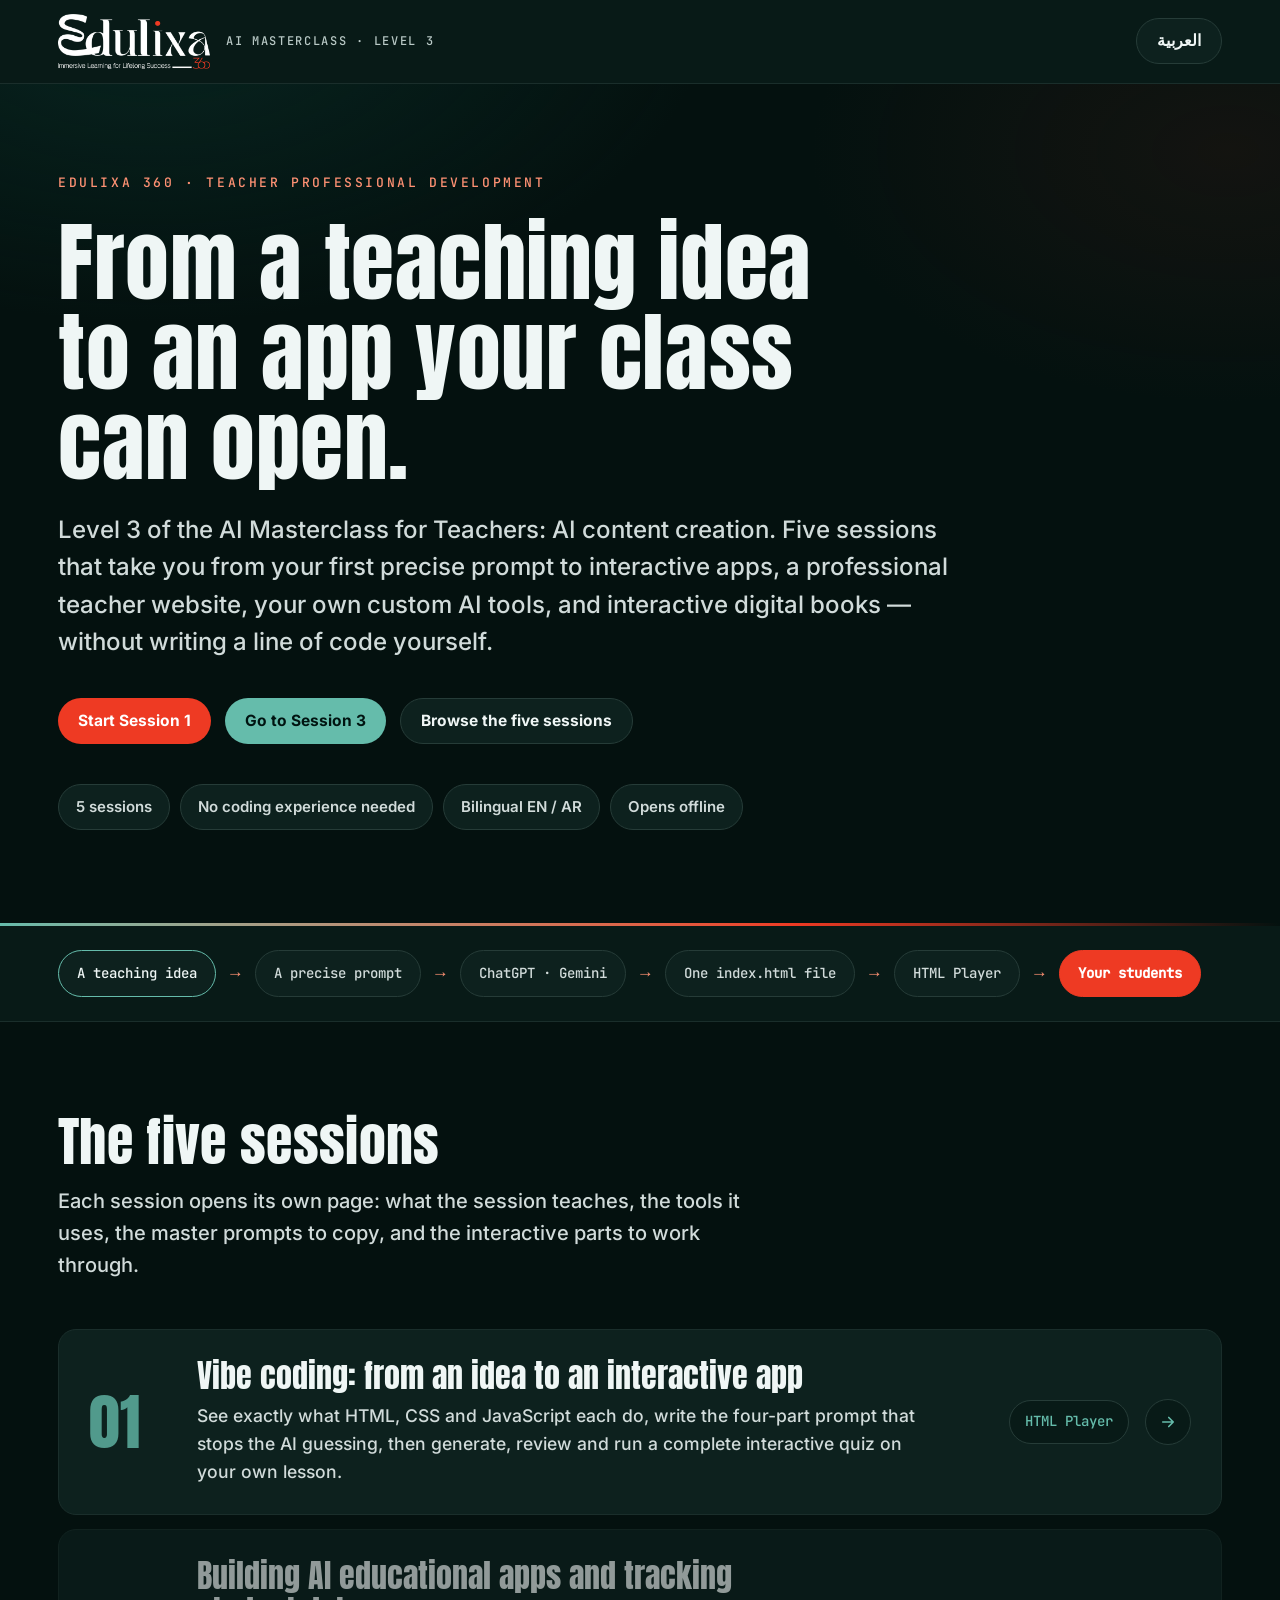
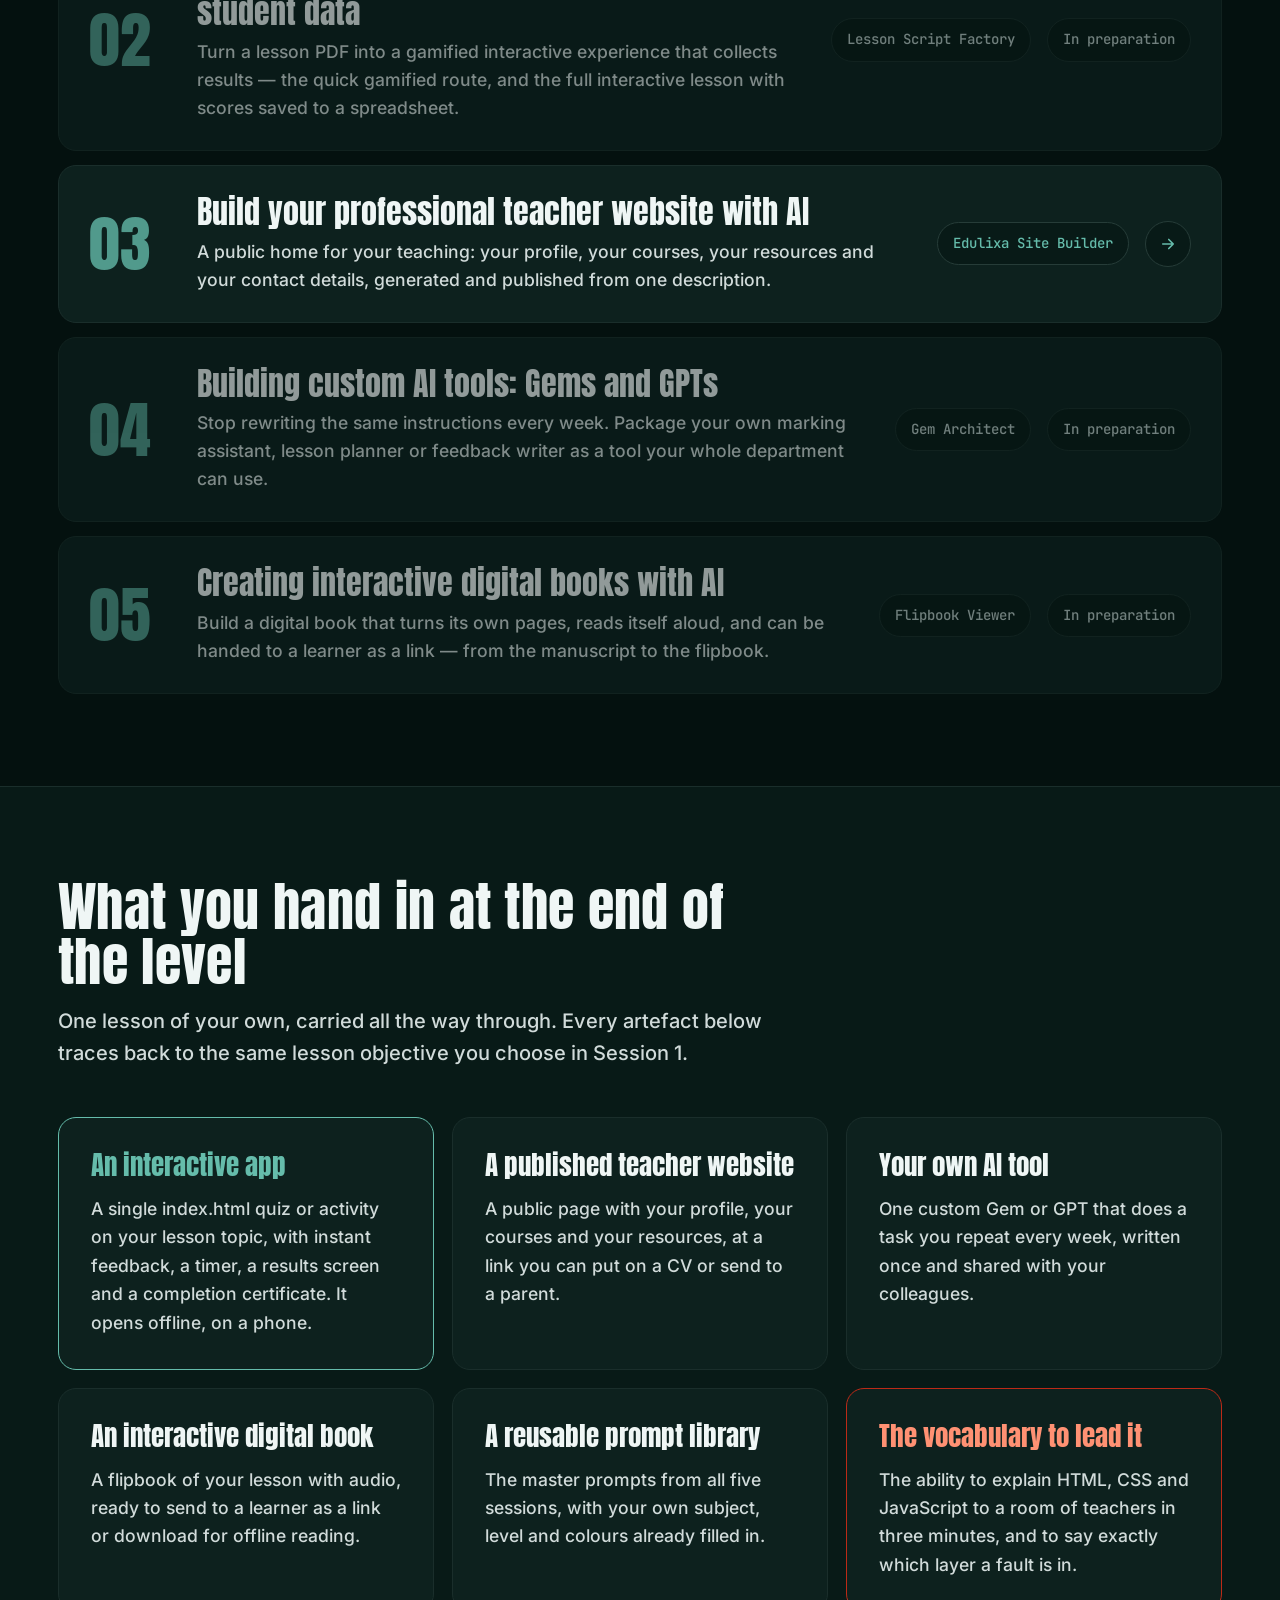
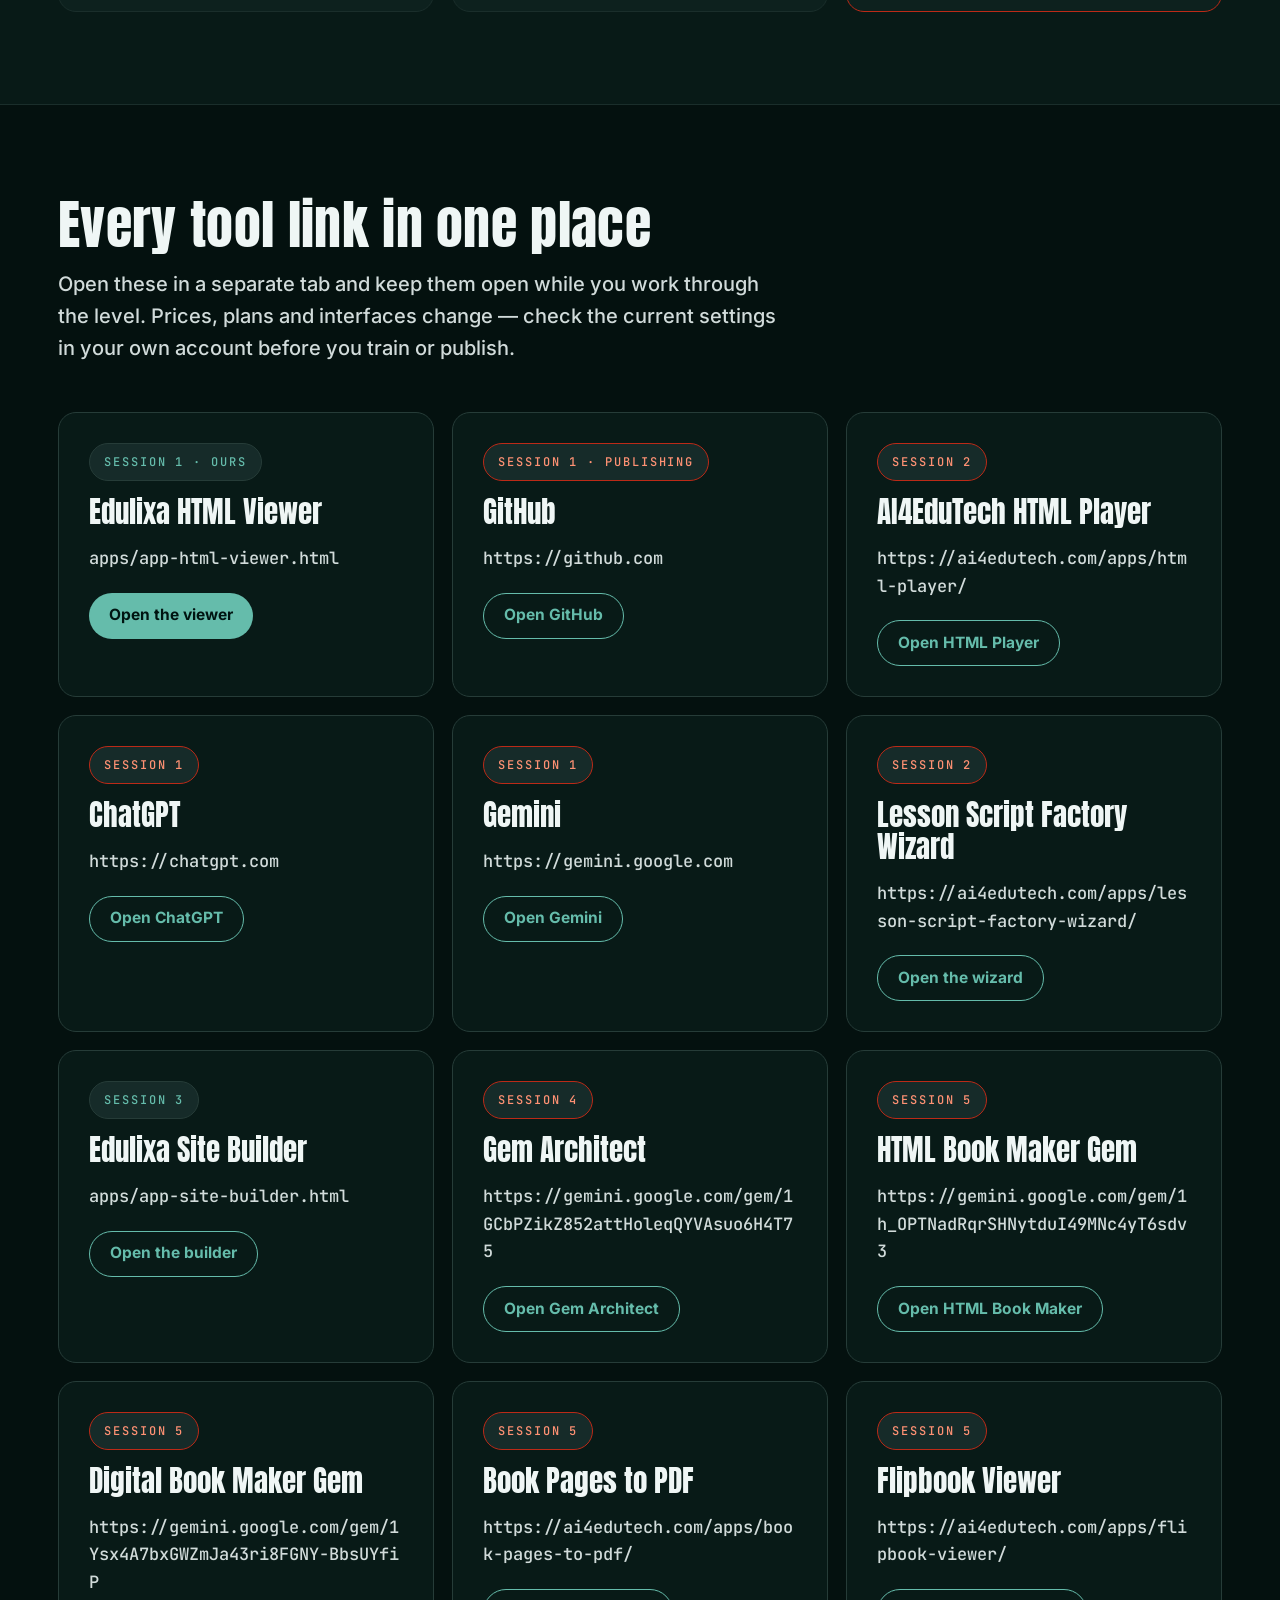
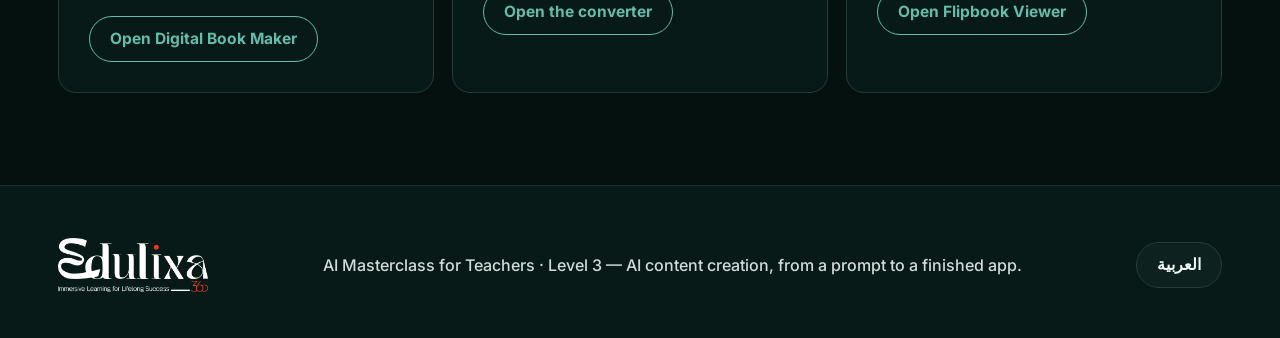
==== index.html @ 345ca7d5 "Level 3: the AI course for teachers An interactive bilingual course that opens by double-clicking. E" ====
<!doctype html>
<html lang="en" dir="ltr">
<head>
<meta charset="utf-8">
<meta name="viewport" content="width=device-width,initial-scale=1">
<title data-en="AI Masterclass for Teachers · Level 3 — Edulixa 360" data-ar="الماستر كلاس للمعلمين بالذكاء الاصطناعي · المستوى الثالث — Edulixa 360">AI Masterclass for Teachers · Level 3 — Edulixa 360</title>
<meta name="description" content="Level 3 of the Edulixa 360 AI Masterclass for Teachers: from a teaching idea to a working interactive app, built by describing it.">
<link rel="stylesheet" href="assets/edulixa.css">
</head>
<body>

<a class="skip" href="#main" data-en="Skip to content" data-ar="تخطَّ إلى المحتوى">Skip to content</a>

<!-- ============ TOP BAR ============ -->
<header class="topbar">
  <div class="topbar-in">
    <div class="brand">
      <img src="assets/logo-reversed.png" alt="Edulixa 360">
      <span class="brand-tag" data-en="AI Masterclass · Level 3" data-ar="الماستر كلاس · المستوى الثالث">AI Masterclass · Level 3</span>
    </div>
    <div class="topbar-actions">
      <button class="btn btn-ghost" data-lang-toggle type="button" lang="ar">العربية</button>
    </div>
  </div>
</header>

<!-- ============ HERO ============ -->
<div class="hero">
  <div class="wrap">
    <p class="eyebrow" data-en="Edulixa 360 · Teacher Professional Development" data-ar="Edulixa 360 · التطوير المهني للمعلمين">Edulixa 360 · Teacher Professional Development</p>
    <h1 class="display" data-en="From a teaching idea to an app your class can open." data-ar="من فكرة تعليمية إلى تطبيق يفتحه صفك.">From a teaching idea to an app your class can open.</h1>
    <p class="lede" data-en="Level 3 of the AI Masterclass for Teachers: AI content creation. Five sessions that take you from your first precise prompt to interactive apps, a professional teacher website, your own custom AI tools, and interactive digital books — without writing a line of code yourself." data-ar="المستوى الثالث من الماستر كلاس للمعلمين بالذكاء الاصطناعي: صناعة المحتوى بالذكاء الاصطناعي. خمس محاضرات تنقلك من أول برومبت دقيق إلى تطبيقات تفاعلية، وموقع تعليمي احترافي، وأدوات ذكاء اصطناعي خاصة بك، وكتب رقمية تفاعلية — دون أن تكتب سطر كود واحد بنفسك.">Level 3 of the AI Masterclass for Teachers: AI content creation. Five sessions that take you from your first precise prompt to interactive apps, a professional teacher website, your own custom AI tools, and interactive digital books — without writing a line of code yourself.</p>

    <div class="hero-actions">
      <a class="btn btn-accent" href="session1.html" data-en="Start Session 1" data-ar="ابدأ المحاضرة 1">Start Session 1</a>
      <a class="btn btn-primary" href="session3.html" data-en="Go to Session 3" data-ar="اذهب إلى المحاضرة 3">Go to Session 3</a>
      <a class="btn btn-ghost" href="#sessions" data-en="Browse the five sessions" data-ar="تصفَّح المحاضرات الخمس">Browse the five sessions</a>
    </div>

    <div class="hero-meta">
      <span class="chip" data-en="5 sessions" data-ar="‎5 محاضرات">5 sessions</span>
      <span class="chip" data-en="No coding experience needed" data-ar="لا تحتاج خبرة برمجية">No coding experience needed</span>
      <span class="chip" data-en="Bilingual EN / AR" data-ar="ثنائي اللغة إنجليزي / عربي">Bilingual EN / AR</span>
      <span class="chip" data-en="Opens offline" data-ar="يعمل بلا إنترنت">Opens offline</span>
    </div>
  </div>
</div>

<!-- ============ PIPELINE ============ -->
<div class="pipeline" aria-labelledby="pipe-h">
  <div class="pipeline-in">
    <span class="step is-start" id="pipe-h" data-en="A teaching idea" data-ar="فكرة تعليمية">A teaching idea</span>
    <span class="step-arrow" aria-hidden="true">→</span>
    <span class="step" data-en="A precise prompt" data-ar="برومبت دقيق">A precise prompt</span>
    <span class="step-arrow" aria-hidden="true">→</span>
    <span class="step">ChatGPT · Gemini</span>
    <span class="step-arrow" aria-hidden="true">→</span>
    <span class="step" data-en="One index.html file" data-ar="ملف index.html واحد">One index.html file</span>
    <span class="step-arrow" aria-hidden="true">→</span>
    <span class="step">HTML Player</span>
    <span class="step-arrow" aria-hidden="true">→</span>
    <span class="step is-end" data-en="Your students" data-ar="طلابك">Your students</span>
  </div>
</div>

<main id="main">

<!-- ============ SESSIONS ============ -->
<section class="sec" id="sessions">
  <div class="wrap">
    <div class="sec-head">
      <h2 class="display" data-en="The five sessions" data-ar="المحاضرات الخمس">The five sessions</h2>
      <p data-en="Each session opens its own page: what the session teaches, the tools it uses, the master prompts to copy, and the interactive parts to work through." data-ar="كل محاضرة تفتح صفحتها الخاصة: ما تعلّمه المحاضرة، والأدوات التي تستخدمها، والبرومبتات الرئيسية التي تنسخها، والأجزاء التفاعلية التي تعمل بها.">Each session opens its own page: what the session teaches, the tools it uses, the master prompts to copy, and the interactive parts to work through.</p>
    </div>

    <div class="sessions">

      <a class="srow" href="session1.html">
        <span class="srow-n" aria-hidden="true">01</span>
        <span class="srow-main">
          <h3 data-en="Vibe coding: from an idea to an interactive app" data-ar="البرمجة باستخدام الأوامر النصية والتوجيه: من الفكرة إلى تطبيق تفاعلي">Vibe coding: from an idea to an interactive app</h3>
          <p data-en="See exactly what HTML, CSS and JavaScript each do, write the four-part prompt that stops the AI guessing, then generate, review and run a complete interactive quiz on your own lesson." data-ar="شاهد بالضبط ما يفعله كل من HTML و CSS و JavaScript، واكتب البرومبت رباعي الأجزاء الذي يمنع الذكاء الاصطناعي من التخمين، ثم ولّد اختبارًا تفاعليًا كاملًا على درسك وراجعه وشغّله.">See exactly what HTML, CSS and JavaScript each do, write the four-part prompt that stops the AI guessing, then generate, review and run a complete interactive quiz on your own lesson.</p>
        </span>
        <span class="srow-side">
          <span class="tool-chip">HTML Player</span>
          <span class="srow-go" aria-hidden="true"><svg width="18" height="18" viewBox="0 0 24 24" fill="none" stroke="currentColor" stroke-width="2.2" stroke-linecap="round" stroke-linejoin="round"><path d="M5 12h14M13 6l6 6-6 6"/></svg></span>
        </span>
      </a>

      <div class="srow is-soon">
        <span class="srow-n" aria-hidden="true">02</span>
        <span class="srow-main">
          <h3 data-en="Building AI educational apps and tracking student data" data-ar="صناعة التطبيقات التعليمية بالذكاء الاصطناعي وتتبع بيانات الطلاب">Building AI educational apps and tracking student data</h3>
          <p data-en="Turn a lesson PDF into a gamified interactive experience that collects results — the quick gamified route, and the full interactive lesson with scores saved to a spreadsheet." data-ar="حوّل ملف PDF لدرس إلى تجربة تفاعلية ملعّبة تجمع النتائج — المسار الملعّب السريع، والدرس التفاعلي الكامل مع حفظ الدرجات في جدول بيانات.">Turn a lesson PDF into a gamified interactive experience that collects results — the quick gamified route, and the full interactive lesson with scores saved to a spreadsheet.</p>
        </span>
        <span class="srow-side">
          <span class="tool-chip is-soon">Lesson Script Factory</span>
          <span class="tool-chip is-soon" data-en="In preparation" data-ar="قيد الإعداد">In preparation</span>
        </span>
      </div>

      <a class="srow" href="session3.html">
        <span class="srow-n" aria-hidden="true">03</span>
        <span class="srow-main">
          <h3 data-en="Build your professional teacher website with AI" data-ar="إنشاء موقعك التعليمي الاحترافي بالذكاء الاصطناعي">Build your professional teacher website with AI</h3>
          <p data-en="A public home for your teaching: your profile, your courses, your resources and your contact details, generated and published from one description." data-ar="بيت عام لعملك التعليمي: ملفك، ودوراتك، وموادك، وبيانات التواصل، تُولَّد وتُنشر من وصف واحد.">A public home for your teaching: your profile, your courses, your resources and your contact details, generated and published from one description.</p>
        </span>
        <span class="srow-side">
          <span class="tool-chip" data-en="Edulixa Site Builder" data-ar="أداة بناء المواقع">Edulixa Site Builder</span>
          <span class="srow-go" aria-hidden="true"><svg width="18" height="18" viewBox="0 0 24 24" fill="none" stroke="currentColor" stroke-width="2.2" stroke-linecap="round" stroke-linejoin="round"><path d="M5 12h14M13 6l6 6-6 6"/></svg></span>
        </span>
      </a>

      <div class="srow is-soon">
        <span class="srow-n" aria-hidden="true">04</span>
        <span class="srow-main">
          <h3 data-en="Building custom AI tools: Gems and GPTs" data-ar="بناء أدوات ذكاء اصطناعي مخصصة: Gems و GPTs">Building custom AI tools: Gems and GPTs</h3>
          <p data-en="Stop rewriting the same instructions every week. Package your own marking assistant, lesson planner or feedback writer as a tool your whole department can use." data-ar="توقف عن إعادة كتابة التعليمات نفسها كل أسبوع. غلّف مساعد التصحيح أو مخطط الدروس أو كاتب التغذية الراجعة الخاص بك كأداة يستخدمها قسمك كله.">Stop rewriting the same instructions every week. Package your own marking assistant, lesson planner or feedback writer as a tool your whole department can use.</p>
        </span>
        <span class="srow-side">
          <span class="tool-chip is-soon">Gem Architect</span>
          <span class="tool-chip is-soon" data-en="In preparation" data-ar="قيد الإعداد">In preparation</span>
        </span>
      </div>

      <div class="srow is-soon">
        <span class="srow-n" aria-hidden="true">05</span>
        <span class="srow-main">
          <h3 data-en="Creating interactive digital books with AI" data-ar="إنشاء الكتب الرقمية التفاعلية بالذكاء الاصطناعي">Creating interactive digital books with AI</h3>
          <p data-en="Build a digital book that turns its own pages, reads itself aloud, and can be handed to a learner as a link — from the manuscript to the flipbook." data-ar="ابنِ كتابًا رقميًا يقلب صفحاته، ويقرأ نفسه بصوت مسموع، ويمكن تسليمه للمتعلم كرابط — من المخطوط إلى الكتاب المتقلب.">Build a digital book that turns its own pages, reads itself aloud, and can be handed to a learner as a link — from the manuscript to the flipbook.</p>
        </span>
        <span class="srow-side">
          <span class="tool-chip is-soon">Flipbook Viewer</span>
          <span class="tool-chip is-soon" data-en="In preparation" data-ar="قيد الإعداد">In preparation</span>
        </span>
      </div>

    </div>
  </div>
</section>

<!-- ============ WHAT YOU HAND IN ============ -->
<section class="sec sec-alt" id="project">
  <div class="wrap">
    <div class="sec-head">
      <h2 class="display" data-en="What you hand in at the end of the level" data-ar="ما تسلّمه في نهاية المستوى">What you hand in at the end of the level</h2>
      <p data-en="One lesson of your own, carried all the way through. Every artefact below traces back to the same lesson objective you choose in Session 1." data-ar="درس واحد من عندك، ممتد حتى النهاية. وكل ناتج أدناه يعود إلى هدف الدرس نفسه الذي تختاره في المحاضرة 1.">One lesson of your own, carried all the way through. Every artefact below traces back to the same lesson objective you choose in Session 1.</p>
    </div>
    <div class="grid g3">
      <div class="card card-brand">
        <h3 data-en="An interactive app" data-ar="تطبيق تفاعلي">An interactive app</h3>
        <p data-en="A single index.html quiz or activity on your lesson topic, with instant feedback, a timer, a results screen and a completion certificate. It opens offline, on a phone." data-ar="اختبار أو نشاط في ملف index.html واحد على موضوع درسك، بتغذية راجعة فورية ومؤقت وشاشة نتائج وشهادة إتمام. يعمل بلا إنترنت، وعلى الهاتف.">A single index.html quiz or activity on your lesson topic, with instant feedback, a timer, a results screen and a completion certificate. It opens offline, on a phone.</p>
      </div>
      <div class="card">
        <h3 data-en="A published teacher website" data-ar="موقع تعليمي منشور">A published teacher website</h3>
        <p data-en="A public page with your profile, your courses and your resources, at a link you can put on a CV or send to a parent." data-ar="صفحة عامة بملفك ودوراتك وموادك، على رابط يمكنك وضعه في سيرة ذاتية أو إرساله إلى ولي أمر.">A public page with your profile, your courses and your resources, at a link you can put on a CV or send to a parent.</p>
      </div>
      <div class="card">
        <h3 data-en="Your own AI tool" data-ar="أداة ذكاء اصطناعي خاصة بك">Your own AI tool</h3>
        <p data-en="One custom Gem or GPT that does a task you repeat every week, written once and shared with your colleagues." data-ar="أداة Gem أو GPT مخصصة واحدة تنفّذ مهمة تكررها كل أسبوع، مكتوبة مرة واحدة ومشاركة مع زملائك.">One custom Gem or GPT that does a task you repeat every week, written once and shared with your colleagues.</p>
      </div>
      <div class="card">
        <h3 data-en="An interactive digital book" data-ar="كتاب رقمي تفاعلي">An interactive digital book</h3>
        <p data-en="A flipbook of your lesson with audio, ready to send to a learner as a link or download for offline reading." data-ar="كتاب متقلب لدرسك مع صوت، جاهز لإرساله إلى متعلم كرابط أو تنزيله للقراءة بلا إنترنت.">A flipbook of your lesson with audio, ready to send to a learner as a link or download for offline reading.</p>
      </div>
      <div class="card">
        <h3 data-en="A reusable prompt library" data-ar="مكتبة برومبتات قابلة لإعادة الاستخدام">A reusable prompt library</h3>
        <p data-en="The master prompts from all five sessions, with your own subject, level and colours already filled in." data-ar="البرومبتات الرئيسية من المحاضرات الخمس، بمادتك ومستواك وألوانك مُدخلة بالفعل.">The master prompts from all five sessions, with your own subject, level and colours already filled in.</p>
      </div>
      <div class="card card-accent">
        <h3 data-en="The vocabulary to lead it" data-ar="اللغة التي تقود بها">The vocabulary to lead it</h3>
        <p data-en="The ability to explain HTML, CSS and JavaScript to a room of teachers in three minutes, and to say exactly which layer a fault is in." data-ar="القدرة على شرح HTML و CSS و JavaScript لقاعة من المعلمين في ثلاث دقائق، وعلى تحديد الطبقة التي يقع فيها الخطأ بالضبط.">The ability to explain HTML, CSS and JavaScript to a room of teachers in three minutes, and to say exactly which layer a fault is in.</p>
      </div>
    </div>
  </div>
</section>

<!-- ============ TOOL INDEX ============ -->
<section class="sec" id="tools">
  <div class="wrap">
    <div class="sec-head">
      <h2 class="display" data-en="Every tool link in one place" data-ar="كل روابط الأدوات في مكان واحد">Every tool link in one place</h2>
      <p data-en="Open these in a separate tab and keep them open while you work through the level. Prices, plans and interfaces change — check the current settings in your own account before you train or publish." data-ar="افتح هذه الروابط في تبويب منفصل واتركها مفتوحة أثناء عملك في هذا المستوى. الأسعار والخطط والواجهات تتغير — افحص الإعدادات الحالية في حسابك قبل التدريب أو النشر.">Open these in a separate tab and keep them open while you work through the level. Prices, plans and interfaces change — check the current settings in your own account before you train or publish.</p>
    </div>

    <div class="apps">
      <div class="app">
        <span class="app-badge" data-en="Session 1 · ours" data-ar="المحاضرة 1 · من عندنا">Session 1 · ours</span>
        <h3 data-en="Edulixa HTML Viewer" data-ar="عارض Edulixa لملفات HTML">Edulixa HTML Viewer</h3>
        <p class="app-url">apps/app-html-viewer.html</p>
        <a class="btn btn-primary" href="session1.html#run" data-en="Open the viewer" data-ar="افتح العارض">Open the viewer</a>
      </div>
      <div class="app">
        <span class="app-badge is-ext" data-en="Session 1 · publishing" data-ar="المحاضرة 1 · النشر">Session 1 · publishing</span>
        <h3>GitHub</h3>
        <p class="app-url">https://github.com</p>
        <a class="btn btn-outline" href="https://github.com/" target="_blank" rel="noopener" data-en="Open GitHub" data-ar="افتح GitHub">Open GitHub</a>
      </div>
      <div class="app">
        <span class="app-badge is-ext" data-en="Session 2" data-ar="المحاضرة 2">Session 2</span>
        <h3>AI4EduTech HTML Player</h3>
        <p class="app-url">https://ai4edutech.com/apps/html-player/</p>
        <a class="btn btn-outline" href="https://ai4edutech.com/apps/html-player/" target="_blank" rel="noopener" data-en="Open HTML Player" data-ar="افتح HTML Player">Open HTML Player</a>
      </div>
      <div class="app">
        <span class="app-badge is-ext" data-en="Session 1" data-ar="المحاضرة 1">Session 1</span>
        <h3>ChatGPT</h3>
        <p class="app-url">https://chatgpt.com</p>
        <a class="btn btn-outline" href="https://chatgpt.com" target="_blank" rel="noopener" data-en="Open ChatGPT" data-ar="افتح ChatGPT">Open ChatGPT</a>
      </div>
      <div class="app">
        <span class="app-badge is-ext" data-en="Session 1" data-ar="المحاضرة 1">Session 1</span>
        <h3>Gemini</h3>
        <p class="app-url">https://gemini.google.com</p>
        <a class="btn btn-outline" href="https://gemini.google.com" target="_blank" rel="noopener" data-en="Open Gemini" data-ar="افتح Gemini">Open Gemini</a>
      </div>
      <div class="app">
        <span class="app-badge is-ext" data-en="Session 2" data-ar="المحاضرة 2">Session 2</span>
        <h3>Lesson Script Factory Wizard</h3>
        <p class="app-url">https://ai4edutech.com/apps/lesson-script-factory-wizard/</p>
        <a class="btn btn-outline" href="https://ai4edutech.com/apps/lesson-script-factory-wizard/" target="_blank" rel="noopener" data-en="Open the wizard" data-ar="افتح المعالج">Open the wizard</a>
      </div>
      <div class="app">
        <span class="app-badge" data-en="Session 3" data-ar="المحاضرة 3">Session 3</span>
        <h3 data-en="Edulixa Site Builder" data-ar="أداة بناء المواقع من Edulixa">Edulixa Site Builder</h3>
        <p class="app-url">apps/app-site-builder.html</p>
        <a class="btn btn-outline" href="apps/app-site-builder.html" target="_blank" rel="noopener" data-en="Open the builder" data-ar="افتح أداة البناء">Open the builder</a>
      </div>
      <div class="app">
        <span class="app-badge is-ext" data-en="Session 4" data-ar="المحاضرة 4">Session 4</span>
        <h3>Gem Architect</h3>
        <p class="app-url">https://gemini.google.com/gem/1GCbPZikZ852attHoleqQYVAsuo6H4T75</p>
        <a class="btn btn-outline" href="https://gemini.google.com/gem/1GCbPZikZ852attHoleqQYVAsuo6H4T75?usp=sharing" target="_blank" rel="noopener" data-en="Open Gem Architect" data-ar="افتح Gem Architect">Open Gem Architect</a>
      </div>
      <div class="app">
        <span class="app-badge is-ext" data-en="Session 5" data-ar="المحاضرة 5">Session 5</span>
        <h3>HTML Book Maker Gem</h3>
        <p class="app-url">https://gemini.google.com/gem/1h_OPTNadRqrSHNytduI49MNc4yT6sdv3</p>
        <a class="btn btn-outline" href="https://gemini.google.com/gem/1h_OPTNadRqrSHNytduI49MNc4yT6sdv3?usp=sharing" target="_blank" rel="noopener" data-en="Open HTML Book Maker" data-ar="افتح HTML Book Maker">Open HTML Book Maker</a>
      </div>
      <div class="app">
        <span class="app-badge is-ext" data-en="Session 5" data-ar="المحاضرة 5">Session 5</span>
        <h3>Digital Book Maker Gem</h3>
        <p class="app-url">https://gemini.google.com/gem/1Ysx4A7bxGWZmJa43ri8FGNY-BbsUYfiP</p>
        <a class="btn btn-outline" href="https://gemini.google.com/gem/1Ysx4A7bxGWZmJa43ri8FGNY-BbsUYfiP?usp=sharing" target="_blank" rel="noopener" data-en="Open Digital Book Maker" data-ar="افتح Digital Book Maker">Open Digital Book Maker</a>
      </div>
      <div class="app">
        <span class="app-badge is-ext" data-en="Session 5" data-ar="المحاضرة 5">Session 5</span>
        <h3>Book Pages to PDF</h3>
        <p class="app-url">https://ai4edutech.com/apps/book-pages-to-pdf/</p>
        <a class="btn btn-outline" href="https://ai4edutech.com/apps/book-pages-to-pdf/" target="_blank" rel="noopener" data-en="Open the converter" data-ar="افتح أداة التحويل">Open the converter</a>
      </div>
      <div class="app">
        <span class="app-badge is-ext" data-en="Session 5" data-ar="المحاضرة 5">Session 5</span>
        <h3>Flipbook Viewer</h3>
        <p class="app-url">https://ai4edutech.com/apps/flipbook-viewer/</p>
        <a class="btn btn-outline" href="https://ai4edutech.com/apps/flipbook-viewer/" target="_blank" rel="noopener" data-en="Open Flipbook Viewer" data-ar="افتح Flipbook Viewer">Open Flipbook Viewer</a>
      </div>
    </div>
  </div>
</section>

</main>

<!-- ============ FOOTER ============ -->
<footer class="foot">
  <div class="foot-in">
    <img src="assets/logo-reversed.png" alt="Edulixa 360">
    <p data-en="AI Masterclass for Teachers · Level 3 — AI content creation, from a prompt to a finished app." data-ar="الماستر كلاس للمعلمين بالذكاء الاصطناعي · المستوى الثالث — صناعة المحتوى بالذكاء الاصطناعي، من البرومبت إلى تطبيق جاهز.">AI Masterclass for Teachers · Level 3 — AI content creation, from a prompt to a finished app.</p>
    <button class="btn btn-ghost" data-lang-toggle type="button" lang="ar">العربية</button>
  </div>
</footer>

<script src="assets/edulixa.js"></script>
</body>
</html>
---- assets/edulixa.css ----
/* ============================================================
   Edulixa 360 — AI Masterclass for Teachers · Level 3
   Dark system, matched to the Edulixa NotebookLM Prompt Console.
   Tokens only — no hard-coded colour below :root.
   ============================================================ */

/* ---------- Self-hosted fonts (offline, no CDN) ---------- */
@font-face{font-family:Anton;src:url(fonts/anton-latin-400-normal.woff2) format('woff2');font-weight:400;font-display:swap}
@font-face{font-family:Inter;src:url(fonts/inter-latin-400-normal.woff2) format('woff2');font-weight:400;font-display:swap}
@font-face{font-family:Inter;src:url(fonts/inter-latin-500-normal.woff2) format('woff2');font-weight:500;font-display:swap}
@font-face{font-family:Inter;src:url(fonts/inter-latin-600-normal.woff2) format('woff2');font-weight:600;font-display:swap}
@font-face{font-family:Inter;src:url(fonts/inter-latin-700-normal.woff2) format('woff2');font-weight:700;font-display:swap}
@font-face{font-family:Inter;src:url(fonts/inter-latin-800-normal.woff2) format('woff2');font-weight:800;font-display:swap}
@font-face{font-family:'JetBrains Mono';src:url(fonts/jetbrains-mono-latin-400-normal.woff2) format('woff2');font-weight:400;font-display:swap}
@font-face{font-family:'JetBrains Mono';src:url(fonts/jetbrains-mono-latin-500-normal.woff2) format('woff2');font-weight:500;font-display:swap}
@font-face{font-family:Cairo;src:url(fonts/cairo-arabic-400-normal.woff2) format('woff2');font-weight:400;font-display:swap;unicode-range:U+0600-06FF,U+0750-077F,U+FB50-FDFF,U+FE70-FEFF}
@font-face{font-family:Cairo;src:url(fonts/cairo-arabic-600-normal.woff2) format('woff2');font-weight:600;font-display:swap;unicode-range:U+0600-06FF,U+0750-077F,U+FB50-FDFF,U+FE70-FEFF}
@font-face{font-family:Cairo;src:url(fonts/cairo-arabic-700-normal.woff2) format('woff2');font-weight:700;font-display:swap;unicode-range:U+0600-06FF,U+0750-077F,U+FB50-FDFF,U+FE70-FEFF}
@font-face{font-family:Cairo;src:url(fonts/cairo-latin-400-normal.woff2) format('woff2');font-weight:400;font-display:swap}
@font-face{font-family:Cairo;src:url(fonts/cairo-latin-600-normal.woff2) format('woff2');font-weight:600;font-display:swap}
@font-face{font-family:Cairo;src:url(fonts/cairo-latin-700-normal.woff2) format('woff2');font-weight:700;font-display:swap}

:root{
  /* Palette — identical tokens to the Prompt Console */
  --logo-teal:#0F695D; --logo-orange:#EE3A23;
  --brand:#0F695D;
  --brand-lift:oklch(0.735 0.088 180);
  --bg:oklch(0.165 0.020 185);
  --bg-2:oklch(0.200 0.024 185);
  --surface:oklch(0.230 0.026 185);
  --surface-2:oklch(0.272 0.028 185);
  --line:oklch(0.335 0.028 185);
  --line-soft:oklch(0.283 0.026 185);
  --ink:oklch(0.968 0.008 185);
  --ink-2:oklch(0.884 0.012 185);
  --muted:oklch(0.822 0.018 185);
  --accent:#EE3A23;
  --accent-text:oklch(0.790 0.160 34);
  --accent-dim:oklch(0.520 0.185 31);
  --on-accent:oklch(0.170 0.032 185);
  --signal:oklch(0.790 0.140 168);

  --sans:Inter,-apple-system,BlinkMacSystemFont,"Segoe UI",Roboto,Helvetica,Arial,sans-serif;
  --display:Anton,Impact,"Arial Narrow",sans-serif;
  --mono:"JetBrains Mono",ui-monospace,SFMono-Regular,Menlo,Consolas,monospace;
  --ar:Cairo,"Segoe UI",Tahoma,system-ui,sans-serif;

  --r-sm:8px; --r:12px; --r-md:14px; --r-lg:18px; --r-pill:999px;
  --ease:cubic-bezier(0.4,0,0.2,1);
  --out:cubic-bezier(0.22,1,0.36,1);
  --t-fast:160ms; --t:260ms;
  --maxw:1220px;
  --shadow:0 2px 14px rgba(0,0,0,.34);
  --shadow-lift:0 16px 40px rgba(0,0,0,.46);
}

*{box-sizing:border-box}
html{scroll-behavior:smooth; background:var(--bg)}
body{
  margin:0; background:var(--bg); color:var(--ink-2);
  font-family:var(--sans); font-size:18px; font-weight:500; line-height:1.68;
  -webkit-font-smoothing:antialiased; text-rendering:optimizeLegibility;
}
html[dir="rtl"] body{font-family:var(--ar); font-size:19px; line-height:1.95; font-weight:400}
html[dir="rtl"] .display{font-family:var(--ar); font-weight:700; letter-spacing:0}

img{max-width:100%; display:block}
a{color:var(--brand-lift); text-underline-offset:3px}
strong,b{color:var(--ink); font-weight:700}
:focus-visible{outline:3px solid var(--accent); outline-offset:3px; border-radius:6px}
::selection{background:var(--accent); color:#fff}

.wrap{max-width:var(--maxw); margin-inline:auto; padding-inline:28px}

/* Display face — heavy condensed, matched to the console headlines */
.display{
  font-family:var(--display); font-weight:400; line-height:1.02;
  letter-spacing:.006em; color:var(--ink);
}

/* ---------- Skip link ---------- */
.skip{position:absolute; inset-inline-start:-9999px; top:0; z-index:99;
  background:var(--accent); color:#fff; padding:14px 20px; font-weight:700;
  border-radius:0 0 var(--r) 0}
.skip:focus{inset-inline-start:0}

/* ---------- Top bar ---------- */
.topbar{background:var(--bg-2); border-bottom:1px solid var(--line-soft);
  position:sticky; top:0; z-index:40; backdrop-filter:blur(8px)}
.topbar-in{max-width:var(--maxw); margin-inline:auto; padding:14px 28px;
  display:flex; align-items:center; gap:20px; justify-content:space-between}
.brand{display:flex; align-items:center; gap:16px; min-width:0}
.brand img{width:152px}
.brand-tag{font-family:var(--mono); font-size:12px; font-weight:500;
  letter-spacing:.14em; text-transform:uppercase; color:var(--muted); white-space:nowrap}
html[dir="rtl"] .brand-tag{font-family:var(--ar); letter-spacing:0; font-size:14px; font-weight:600}
.topbar-actions{display:flex; align-items:center; gap:10px; flex-wrap:wrap}

/* ---------- Buttons ---------- */
.btn{display:inline-flex; align-items:center; gap:10px; border:0; cursor:pointer;
  font-family:inherit; font-weight:700; font-size:15.5px; padding:12px 20px;
  border-radius:var(--r-pill); text-decoration:none; min-height:46px; line-height:1.2;
  transition:transform var(--t-fast) var(--ease), background var(--t-fast),
             box-shadow var(--t) var(--out), color var(--t-fast)}
.btn:active{transform:translateY(1px) scale(.985)}
.btn-ghost{background:var(--surface); color:var(--ink); border:1px solid var(--line)}
.btn-ghost:hover{background:var(--surface-2); border-color:var(--brand-lift)}
.btn-primary{background:var(--brand-lift); color:var(--on-accent)}
.btn-primary:hover{filter:brightness(1.08); box-shadow:var(--shadow-lift)}
.btn-outline{background:transparent; color:var(--brand-lift); border:1.5px solid var(--brand-lift)}
.btn-outline:hover{background:var(--surface-2); color:var(--ink)}
.btn-accent{background:var(--accent); color:#fff}
.btn-accent:hover{filter:brightness(1.1); box-shadow:0 12px 30px oklch(0.520 0.185 31 / .38)}
.btn .ic{width:18px; height:18px; flex:0 0 auto}
html[dir="rtl"] .btn .flip{transform:scaleX(-1)}

/* ---------- Hero ---------- */
.hero{position:relative; overflow:hidden; padding:88px 0 96px;
  background:
    radial-gradient(900px 520px at 12% -10%, oklch(0.300 0.048 180 / .55), transparent 62%),
    radial-gradient(700px 420px at 96% 8%, oklch(0.330 0.090 31 / .18), transparent 60%),
    var(--bg)}
.hero:after{content:""; position:absolute; bottom:0; inset-inline-start:0;
  width:100%; height:3px;
  background:linear-gradient(90deg,var(--brand-lift),var(--accent) 62%,transparent)}
html[dir="rtl"] .hero:after{background:linear-gradient(270deg,var(--brand-lift),var(--accent) 62%,transparent)}
.hero .wrap{position:relative}

.eyebrow{font-family:var(--mono); font-size:13px; font-weight:500;
  letter-spacing:.2em; text-transform:uppercase; color:var(--accent-text);
  margin:0 0 24px}
html[dir="rtl"] .eyebrow{font-family:var(--ar); letter-spacing:0; font-size:16px; font-weight:700}

.hero h1{margin:0 0 24px; font-size:clamp(46px,7.4vw,88px); max-width:19ch}
.hero .lede{margin:0; max-width:56ch; font-size:clamp(19.5px,2.2vw,24px);
  font-weight:500; color:var(--ink-2); line-height:1.56}
.hero-actions{display:flex; gap:14px; flex-wrap:wrap; margin-top:38px}
.hero-meta{display:flex; gap:10px; flex-wrap:wrap; margin-top:40px}

.chip{display:inline-flex; align-items:center; gap:8px; font-size:15px; font-weight:600;
  padding:9px 17px; border-radius:var(--r-pill);
  background:var(--surface); border:1px solid var(--line); color:var(--ink-2)}

/* ---------- Pipeline strip ---------- */
.pipeline{background:var(--bg-2); border-bottom:1px solid var(--line-soft)}
.pipeline-in{max-width:var(--maxw); margin-inline:auto; padding:24px 28px;
  display:flex; align-items:center; gap:11px; overflow-x:auto; scrollbar-width:thin}
.step{display:inline-flex; align-items:center; white-space:nowrap;
  padding:11px 18px; border-radius:var(--r-pill);
  font-family:var(--mono); font-size:14px; font-weight:500;
  background:var(--surface); color:var(--ink-2); border:1px solid var(--line)}
html[dir="rtl"] .step{font-family:var(--ar); font-weight:600; font-size:15px}
.step.is-start{border-color:var(--brand-lift); color:var(--ink)}
.step.is-end{background:var(--accent); color:#fff; border-color:var(--accent); font-weight:700}
.step-arrow{color:var(--accent-text); font-weight:700; flex:0 0 auto; font-size:17px}
html[dir="rtl"] .step-arrow{transform:scaleX(-1)}

/* ---------- Sections ---------- */
section{scroll-margin-top:76px}
.sec{padding:92px 0}
.sec-alt{background:var(--bg-2); border-block:1px solid var(--line-soft)}
.sec-head{max-width:60ch; margin:0 0 48px}
.sec-head h2{margin:0 0 16px; font-size:clamp(34px,4.6vw,54px)}
.sec-head p{margin:0; color:var(--ink-2); font-size:20px; font-weight:500; line-height:1.6}

/* ---------- Session rows ---------- */
.sessions{display:grid; gap:14px}
.srow{display:grid; grid-template-columns:auto 1fr auto; align-items:center; gap:30px;
  padding:28px 30px; text-decoration:none; color:inherit;
  background:var(--surface); border:1px solid var(--line-soft); border-radius:var(--r-lg);
  position:relative; overflow:hidden;
  transition:border-color var(--t) var(--ease), background var(--t) var(--ease),
             transform var(--t) var(--out), box-shadow var(--t) var(--out)}
.srow:before{content:""; position:absolute; inset-block:0; inset-inline-start:0; width:4px;
  background:var(--accent); opacity:0; transition:opacity var(--t) var(--ease)}
.srow:hover{background:var(--surface-2); border-color:var(--brand-lift);
  transform:translateY(-3px); box-shadow:var(--shadow-lift)}
.srow:hover:before{opacity:1}
.srow-n{font-family:var(--display); font-size:62px; line-height:.9;
  color:var(--brand-lift); opacity:.78; min-width:78px;
  transition:opacity var(--t) var(--ease), color var(--t) var(--ease)}
.srow:hover .srow-n{opacity:1; color:var(--accent-text)}
.srow-main h3{margin:0 0 8px; font-family:var(--display); font-weight:400;
  font-size:clamp(24px,2.6vw,32px); line-height:1.12; color:var(--ink)}
html[dir="rtl"] .srow-main h3{font-family:var(--ar); font-weight:700; line-height:1.4}
.srow-main p{margin:0; color:var(--ink-2); font-size:17.5px; max-width:66ch; font-weight:500; line-height:1.6}
.srow-side{display:flex; align-items:center; gap:16px}
.tool-chip{display:inline-flex; align-items:center; font-family:var(--mono);
  font-size:14px; font-weight:500; padding:9px 15px; border-radius:var(--r-pill);
  background:var(--bg-2); color:var(--brand-lift); border:1px solid var(--line);
  white-space:nowrap}
.srow-go{width:46px; height:46px; border-radius:50%; display:grid; place-items:center;
  background:var(--bg-2); color:var(--brand-lift); border:1px solid var(--line);
  flex:0 0 auto; transition:background var(--t-fast), color var(--t-fast), transform var(--t) var(--out)}
.srow:hover .srow-go{background:var(--accent); color:#fff; border-color:var(--accent);
  transform:translateX(4px)}
html[dir="rtl"] .srow:hover .srow-go{transform:translateX(-4px)}
html[dir="rtl"] .srow-go svg{transform:scaleX(-1)}

/* ---------- Cards ---------- */
.grid{display:grid; gap:18px}
.g2{grid-template-columns:repeat(2,1fr)}
.g3{grid-template-columns:repeat(3,1fr)}
.card{background:var(--surface); border:1px solid var(--line-soft);
  border-radius:var(--r-lg); padding:32px}
.card h3{margin:0 0 14px; font-family:var(--display); font-weight:400;
  font-size:27px; line-height:1.14; color:var(--ink)}
html[dir="rtl"] .card h3{font-family:var(--ar); font-weight:700; line-height:1.45}
.card p{margin:0; color:var(--ink-2); font-size:17.5px; font-weight:500; line-height:1.62}
.card-accent{border-color:var(--accent-dim); background:var(--surface)}
.card-accent h3{color:var(--accent-text)}
.card-brand{border-color:var(--brand-lift)}
.card-brand h3{color:var(--brand-lift)}

/* ---------- Content blocks ---------- */
.split{display:grid; grid-template-columns:308px minmax(0,1fr); gap:40px; align-items:start}
.split > *{min-width:0}
.rail{position:sticky; top:92px; background:var(--surface);
  border:1px solid var(--line); border-radius:var(--r-lg); padding:30px}
.rail h2{margin:0 0 8px; font-family:var(--display); font-weight:400;
  font-size:30px; color:var(--ink); line-height:1.1}
html[dir="rtl"] .rail h2{font-family:var(--ar); font-weight:700; line-height:1.4}
.rail > p{margin:0 0 22px; color:var(--ink-2); font-size:17px; font-weight:500}
.rail ol{margin:0; padding:0; list-style:none; counter-reset:r}
.rail ol li{counter-increment:r; position:relative; padding-inline-start:40px;
  margin:16px 0; font-size:16.5px; font-weight:600; color:var(--ink-2); line-height:1.45}
.rail ol li:before{content:counter(r,decimal-leading-zero); position:absolute;
  inset-inline-start:0; top:1px; font-family:var(--mono); font-size:13px; font-weight:500;
  color:var(--accent-text)}
.rail .btn{margin-top:24px; width:100%; justify-content:center}

.block{background:var(--surface); border:1px solid var(--line-soft);
  border-radius:var(--r-lg); padding:38px; margin-bottom:18px}
.block > h2{margin:0 0 10px; font-family:var(--display); font-weight:400;
  font-size:clamp(30px,3.6vw,42px); line-height:1.06; color:var(--ink)}
html[dir="rtl"] .block > h2{font-family:var(--ar); font-weight:700; line-height:1.4}
.block > .sub{margin:0 0 28px; color:var(--accent-text); font-size:17px; font-weight:600}
.block p{font-size:18px; color:var(--ink-2); font-weight:500; line-height:1.7}
.block h3{font-family:var(--mono); font-size:14px; font-weight:500; letter-spacing:.16em;
  text-transform:uppercase; color:var(--brand-lift); margin:34px 0 16px;
  padding-bottom:12px; border-bottom:1px solid var(--line-soft)}
html[dir="rtl"] .block h3{font-family:var(--ar); font-weight:700; letter-spacing:0; font-size:19px}
.block h3:first-of-type{margin-top:0}

.ticks{list-style:none; margin:0; padding:0}
.ticks li{position:relative; padding-inline-start:32px; margin:15px 0;
  font-size:18px; color:var(--ink-2); font-weight:500; line-height:1.68}
.ticks li:before{content:""; position:absolute; inset-inline-start:2px; top:.62em;
  width:10px; height:10px; border-radius:2px; background:var(--brand-lift);
  transform:rotate(45deg)}
.ticks.is-do li:before{background:var(--accent)}

.numbered{counter-reset:s; list-style:none; margin:0; padding:0}
.numbered li{counter-increment:s; position:relative; padding-inline-start:56px; margin:24px 0}
.numbered li:before{content:counter(s); position:absolute; inset-inline-start:0; top:-2px;
  width:36px; height:36px; border-radius:10px; display:grid; place-items:center;
  background:var(--bg-2); border:1px solid var(--brand-lift); color:var(--brand-lift);
  font-family:var(--mono); font-size:16px; font-weight:500}
.numbered li b{display:block; font-size:19px; font-weight:700; color:var(--ink);
  margin-bottom:4px; line-height:1.35}
.numbered li span{color:var(--ink-2); font-size:17.5px; font-weight:500; line-height:1.62}

.step-cta{margin:14px 0 0}
/* a button inside a numbered step must not inherit the step's body-text colour */
.numbered li .btn span{color:inherit; font-size:inherit; font-weight:inherit}

/* ---------- Embedded document viewer (worked examples) ---------- */
.viewer{position:relative; margin:22px 0 0; border:1px solid var(--line);
  border-radius:var(--r-lg); background:var(--bg-2); overflow:hidden;
  box-shadow:var(--shadow); aspect-ratio:16/10; min-height:420px}
.viewer iframe{position:absolute; inset:0; width:100%; height:100%; border:0; display:block}
.viewer.is-video{aspect-ratio:16/9; background:#000}
.viewer-actions{display:flex; flex-wrap:wrap; gap:12px; padding-top:18px}
@media (max-width:720px){.viewer{aspect-ratio:4/3; min-height:340px}}

/* ---------- Output chips (the nine NotebookLM outputs) ---------- */
.outputs{list-style:none; margin:16px 0 4px; padding:0; counter-reset:o;
  display:grid; gap:10px; grid-template-columns:repeat(auto-fit,minmax(232px,1fr))}
.outputs li{counter-increment:o; margin:0; position:relative; background:var(--bg-2);
  border:1px solid var(--line-soft); border-radius:var(--r);
  padding:13px 15px; padding-inline-start:48px;
  font-size:16px; font-weight:700; color:var(--ink); line-height:1.35;
  transition:border-color var(--t) var(--ease), transform var(--t) var(--out)}
.outputs li:hover{border-color:var(--brand-lift); transform:translateY(-2px)}
.outputs li:before{content:counter(o); position:absolute; inset-inline-start:13px; top:12px;
  width:24px; height:24px; border-radius:7px; display:grid; place-items:center;
  background:var(--brand-lift); color:var(--on-accent);
  font-family:var(--mono); font-size:12px; font-weight:500}
.outputs li small{display:block; margin-top:4px; font-size:14.5px; font-weight:500;
  color:var(--muted); line-height:1.5}
.outputs.is-quiet{counter-reset:none}
.outputs.is-quiet li{padding-inline-start:15px}
.outputs.is-quiet li:before{display:none}
.outputs li.is-new{border-color:var(--accent-dim); background:var(--surface)}
.outputs li.is-new:before{background:var(--accent); color:var(--on-accent)}
html[dir="rtl"] .outputs li{font-family:var(--ar)}

.callout{border-inline-start:4px solid var(--accent); background:var(--bg-2);
  border-radius:0 var(--r) var(--r) 0; padding:22px 26px; margin:28px 0}
html[dir="rtl"] .callout{border-radius:var(--r) 0 0 var(--r)}
.callout p{margin:0; font-size:18px; color:var(--ink-2); font-weight:500; line-height:1.68}
.callout b{color:var(--accent-text); font-weight:700}

/* ---------- App cards ---------- */
.apps{display:grid; gap:18px; grid-template-columns:repeat(auto-fit,minmax(300px,1fr))}
.app{background:var(--bg-2); border:1px solid var(--line); border-radius:var(--r-lg);
  padding:30px; display:flex; flex-direction:column; gap:16px;
  transition:transform var(--t) var(--out), box-shadow var(--t) var(--out), border-color var(--t)}
.app:hover{transform:translateY(-4px); box-shadow:var(--shadow-lift); border-color:var(--brand-lift)}
.app-badge{display:inline-flex; align-items:center; align-self:flex-start;
  font-family:var(--mono); font-size:12px; font-weight:500; letter-spacing:.16em;
  text-transform:uppercase; padding:8px 14px; border-radius:var(--r-pill);
  background:var(--surface-2); color:var(--brand-lift); border:1px solid var(--line)}
html[dir="rtl"] .app-badge{font-family:var(--ar); letter-spacing:0; font-size:14px; font-weight:700}
.app-badge.is-ext{color:var(--accent-text); border-color:var(--accent-dim)}
.app h3{margin:0; font-family:var(--display); font-weight:400; font-size:29px;
  line-height:1.1; color:var(--ink)}
html[dir="rtl"] .app h3{font-family:var(--ar); font-weight:700; line-height:1.4}
.app p{margin:0; color:var(--ink-2); font-size:17px; flex:1; font-weight:500; line-height:1.62}
.app .btn{align-self:flex-start; margin-top:4px}
.app-url{font-family:var(--mono); font-size:14px; font-weight:400; color:var(--brand-lift);
  word-break:break-all; direction:ltr; text-align:start; flex:none!important}

/* ---------- Prompt box ---------- */
.prompt-tools{display:flex; gap:10px; flex-wrap:wrap; margin-bottom:16px; align-items:center}
.prompt-box{width:100%; min-height:360px; resize:vertical; padding:22px;
  border:1px solid var(--line); border-radius:var(--r); background:var(--bg);
  color:var(--ink-2); font-family:var(--mono); font-size:14.5px; font-weight:400;
  line-height:1.75; direction:ltr; text-align:left}
.prompt-box:focus{border-color:var(--brand-lift); background:var(--bg-2)}
.copied{font-size:15px; font-weight:700; color:var(--signal)}

/* An editable prompt that can highlight its own fields — a <textarea> cannot style
   substrings, so fillable prompts use a contenteditable div instead. */
.prompt-box[contenteditable]{white-space:pre-wrap; overflow:auto; max-height:600px;
  resize:vertical; cursor:text}
.prompt-box[contenteditable]:focus{outline:none}
/* long fields must wrap rather than run off the edge of the box */
.ph{color:var(--accent-text); font-weight:700; background:oklch(0.623 0.219 31 / .18);
  border:1px solid var(--accent-dim); border-radius:4px; padding:0 3px;
  overflow-wrap:break-word}
.ph:focus{outline:2px solid var(--accent); outline-offset:1px}

/* ---------- Hint ---------- */
.hint{margin:0 0 18px; padding:16px 20px; background:var(--surface);
  border-inline-start:4px solid var(--accent); border-radius:0 var(--r) var(--r) 0;
  font-size:17px; line-height:1.7; color:var(--ink-2)}
html[dir="rtl"] .hint{border-radius:var(--r) 0 0 var(--r)}
.hint b{color:var(--accent-text); font-weight:700}
.hint .ph{white-space:normal}

/* ---------- Figures ---------- */
figure{margin:28px 0}
figure img{border:1px solid var(--line); border-radius:var(--r); box-shadow:var(--shadow)}
figcaption{margin-top:12px; font-size:16px; color:var(--ink-2); font-weight:500}

/* ---------- Interface screenshots ---------- */
/* Full-width figures, one per row: a UI screenshot is unreadable in a narrow column. */
.shots{display:grid; gap:22px; margin:22px 0 0; grid-template-columns:1fr}
.shots figure{margin:0; background:var(--bg-2); border:1px solid var(--line);
  border-radius:var(--r-lg); padding:16px}
/* Natural size up to the container width, capped in height so a portrait
   screenshot cannot run off the screen. No stretching, no distortion. */
.shots figure img{display:block; width:auto; max-width:100%; max-height:560px;
  margin-inline:auto; background:var(--bg)}
@media (max-width:720px){.shots figure img{max-height:420px}}
.shots figcaption{margin-top:14px; font-size:15.5px; line-height:1.6}
.shots figcaption b{display:block; color:var(--ink); font-size:16.5px; margin-bottom:4px}
.shot-n{display:inline-grid; place-items:center; width:24px; height:24px; border-radius:7px;
  background:var(--brand-lift); color:var(--on-accent); font-family:var(--mono); font-size:12px;
  font-weight:500; margin-inline-end:8px; vertical-align:2px}

/* ---------- Footer ---------- */
.foot{background:var(--bg-2); border-top:1px solid var(--line-soft); padding:52px 0 46px}
.foot-in{max-width:var(--maxw); margin-inline:auto; padding-inline:28px;
  display:flex; justify-content:space-between; gap:28px; flex-wrap:wrap; align-items:center}
.foot img{width:150px}
.foot p{margin:0; font-size:16px; color:var(--ink-2); font-weight:500}

/* ---------- Back button ---------- */
.backlink{display:inline-flex; align-items:center; gap:11px; text-decoration:none;
  font-family:var(--sans); font-weight:700; font-size:15.5px; line-height:1.2;
  padding:12px 22px 12px 16px; border-radius:var(--r-pill);
  background:var(--surface); border:1px solid var(--line); color:var(--ink);
  margin:0 0 30px; min-height:46px;
  transition:border-color var(--t-fast) var(--ease), background var(--t-fast),
             transform var(--t) var(--out), box-shadow var(--t) var(--out)}
html[dir="rtl"] .backlink{font-family:var(--ar); padding:12px 16px 12px 22px}
.backlink:hover{background:var(--surface-2); border-color:var(--brand-lift);
  transform:translateX(-4px); box-shadow:var(--shadow)}
html[dir="rtl"] .backlink:hover{transform:translateX(4px)}
.backlink:active{transform:translateY(1px) scale(.985)}
.backlink svg{width:19px; height:19px; flex:0 0 auto; color:var(--accent-text)}
html[dir="rtl"] .backlink svg{transform:scaleX(-1)}

/* Sticky back button, mobile only — always reachable */
.backdock{display:none}
@media (max-width:720px){
  .backdock{display:block; position:fixed; inset-inline-start:14px; bottom:14px; z-index:60}
  .backdock .backlink{margin:0; box-shadow:var(--shadow-lift); background:var(--bg-2)}
}

/* ---------- Pager ---------- */
.pager{display:flex; justify-content:space-between; gap:14px; flex-wrap:wrap; padding:36px 0 0}

/* ---------- Responsive ---------- */
@media (max-width:960px){
  .split{grid-template-columns:minmax(0,1fr)}
  .rail{position:static}
  .g2,.g3{grid-template-columns:1fr}
}
@media (max-width:720px){
  body{font-size:17px}
  .wrap{padding-inline:20px}
  .srow{grid-template-columns:auto 1fr; gap:18px; padding:24px 20px}
  .srow-n{font-size:42px; min-width:52px}
  .srow-side{grid-column:1/-1; justify-content:space-between}
  .hero{padding:56px 0 64px}
  .sec{padding:60px 0}
  .block{padding:26px}
  .card{padding:26px}
  .brand img{width:126px}
  .brand-tag{display:none}
  .topbar{position:static}
}

@media (prefers-reduced-motion:reduce){
  *{animation:none!important; transition:none!important; scroll-behavior:auto!important}
}

@media print{
  html,body{background:#fff; color:#000}
  .topbar-actions,.hero-actions,.pager,.srow-go{display:none}
  .hero,.foot,.sec-alt,.card,.block,.srow,.app{background:#fff!important; border-color:#ccc!important}
  .display,h1,h2,h3,p,li,b{color:#000!important}
}

/* ============================================================
   LEVEL 3 ADDITIONS
   Rail lamps · popups · the three-layer car lab ·
   slide deck · zoomable infographic · code panels
   ============================================================ */

/* ---------- Rail step lamps ---------- */
:root{
  --lamp-off:var(--line);
  --lamp-on:var(--brand-lift);
  --lamp-glow:oklch(0.735 0.088 180 / .34);
}
.rail ol li[data-go]{cursor:pointer; border-radius:var(--r-sm);
  transition:color var(--t-fast) var(--ease), background var(--t-fast) var(--ease)}
.rail ol li[data-go]:hover{color:var(--ink); background:var(--surface-2)}
.rail ol li[data-go]:before{
  border:1px solid var(--lamp-off);
  transition:border-color var(--t) var(--ease), color var(--t) var(--ease),
             box-shadow var(--t) var(--ease), background var(--t) var(--ease);
}
.rail ol li[data-go].is-lit{color:var(--ink)}
.rail ol li[data-go].is-lit:before{
  border-color:var(--lamp-on); color:var(--on-accent);
  background:var(--lamp-on); box-shadow:0 0 0 5px var(--lamp-glow);
}

/* ---------- Popup card ---------- */
#pop{border:1px solid var(--line); border-radius:var(--r-lg); background:var(--surface);
  color:var(--ink-2); padding:0; max-width:640px; width:calc(100% - 40px); box-shadow:var(--shadow-lift)}
#pop::backdrop{background:rgba(0,0,0,.66)}
#pop .pop-in{padding:30px 30px 26px}
#pop .pop-body h3{margin:0 0 12px; font-family:var(--display); font-weight:400;
  font-size:28px; color:var(--ink); letter-spacing:.006em}
html[dir="rtl"] #pop .pop-body h3{font-family:var(--ar); font-weight:700; line-height:1.4}
#pop .pop-body p{margin:0 0 14px; font-size:17.5px; line-height:1.66}
#pop .pop-body p:last-child{margin-bottom:0}
#pop .pop-close{margin-top:22px}
[data-pop]{cursor:pointer}
[data-pop].is-seen{border-color:var(--brand-lift)}

/* ---------- The three-layer lab ---------- */
.lab{background:var(--bg-2); border:1px solid var(--line); border-radius:var(--r-lg);
  padding:22px; margin:24px 0 0}
.lab-head{display:flex; align-items:center; justify-content:space-between;
  gap:16px; flex-wrap:wrap; margin-bottom:18px}
.lab-title{font-family:var(--mono); font-size:12.5px; font-weight:500;
  letter-spacing:.18em; text-transform:uppercase; color:var(--brand-lift)}
html[dir="rtl"] .lab-title{font-family:var(--ar); letter-spacing:0; font-size:16px; font-weight:700}
.lamps{display:flex; gap:9px; align-items:center}
.lamps i{width:13px; height:13px; border-radius:50%; border:1.5px solid var(--lamp-off);
  background:transparent; transition:all var(--t) var(--ease)}
.lab[data-stage="1"] .lamps i:nth-child(1),
.lab[data-stage="2"] .lamps i:nth-child(2),
.lab[data-stage="3"] .lamps i:nth-child(3){
  background:var(--lamp-on); border-color:var(--lamp-on); box-shadow:0 0 0 5px var(--lamp-glow)}

.stage-tabs{display:grid; grid-template-columns:repeat(3,1fr); gap:10px; margin-bottom:18px}
.stage-tab{display:flex; flex-direction:column; gap:4px; align-items:flex-start; text-align:start;
  cursor:pointer; padding:13px 15px; border-radius:var(--r); border:1px solid var(--line);
  background:var(--surface); color:var(--muted); font-family:inherit; font-size:15px;
  transition:all var(--t-fast) var(--ease)}
.stage-tab b{font-family:var(--mono); font-size:12px; font-weight:500; letter-spacing:.16em;
  text-transform:uppercase; color:var(--brand-lift)}
html[dir="rtl"] .stage-tab b{font-family:var(--ar); letter-spacing:0; font-size:15px; font-weight:700}
.stage-tab span{font-weight:600; color:var(--ink-2)}
.stage-tab:hover{border-color:var(--brand-lift); background:var(--surface-2)}
.stage-tab[aria-selected="true"]{border-color:var(--accent); background:var(--surface-2)}
.stage-tab[aria-selected="true"] b{color:var(--accent-text)}
.stage-tab[aria-selected="true"] span{color:var(--ink)}

/* --- the stage where the car lives --- */
.garage{position:relative; overflow:hidden; border-radius:var(--r-md);
  border:1px solid var(--line-soft); background:var(--bg)}
.garage svg{display:block; width:100%; height:auto}

/* Wire frame — stage 1: outlines only, nothing painted, nothing moving */
.car-part{fill:none; stroke:var(--muted); stroke-width:2; stroke-linejoin:round;
  transition:fill 620ms var(--out), stroke 620ms var(--out), stroke-width 620ms var(--out)}
.road-bed{fill:none; stroke:var(--line); stroke-width:2; transition:fill 620ms var(--out)}
.road-dash{stroke:var(--line); stroke-width:3; stroke-dasharray:26 22; fill:none;
  transition:stroke 620ms var(--out)}
.puff{opacity:0; transition:opacity 400ms var(--ease)}
.puff circle{fill:var(--muted)}
.shine{opacity:0; transition:opacity 620ms var(--out)}

/* Painted — stage 2 and 3: CSS gives it colour, shape and light */
.lab[data-stage="2"] .car-body, .lab[data-stage="3"] .car-body{fill:url(#paint); stroke:none}
.lab[data-stage="2"] .car-cabin, .lab[data-stage="3"] .car-cabin{fill:url(#paintTop); stroke:none}
.lab[data-stage="2"] .car-win, .lab[data-stage="3"] .car-win{fill:var(--glass); stroke:none}
.lab[data-stage="2"] .car-tyre, .lab[data-stage="3"] .car-tyre{fill:var(--tyre); stroke:none}
.lab[data-stage="2"] .car-hub, .lab[data-stage="3"] .car-hub{fill:var(--hub); stroke:none}
.lab[data-stage="2"] .car-spoke, .lab[data-stage="3"] .car-spoke{stroke:var(--tyre); stroke-width:3}
.lab[data-stage="2"] .car-lamp-f, .lab[data-stage="3"] .car-lamp-f{fill:var(--lampf); stroke:none}
.lab[data-stage="2"] .car-lamp-b, .lab[data-stage="3"] .car-lamp-b{fill:var(--accent); stroke:none}
.lab[data-stage="2"] .road-bed, .lab[data-stage="3"] .road-bed{fill:var(--asphalt); stroke:none}
.lab[data-stage="2"] .road-dash, .lab[data-stage="3"] .road-dash{stroke:var(--lane)}
.lab[data-stage="2"] .shine, .lab[data-stage="3"] .shine{opacity:1}
:root{
  --glass:oklch(0.905 0.030 220);
  --tyre:oklch(0.310 0.012 250);
  --hub:oklch(0.760 0.010 250);
  --lampf:oklch(0.930 0.090 95);
  --asphalt:oklch(0.268 0.022 250);
  --lane:oklch(0.760 0.120 80);
  --paint-1:oklch(0.760 0.170 45);
  --paint-2:oklch(0.560 0.195 33);
  --paint-3:oklch(0.700 0.185 38);
}

/* Driving — stage 3, once the engine is running */
@keyframes carBob{0%,100%{transform:translateY(0)}28%{transform:translateY(-4px)}62%{transform:translateY(1.5px)}}
@keyframes wheelSpin{to{transform:rotate(360deg)}}
@keyframes laneRun{to{stroke-dashoffset:-96}}
@keyframes puffOut{0%{opacity:.62; transform:translate(0,0) scale(.6)}
  100%{opacity:0; transform:translate(-58px,-16px) scale(1.9)}}
.car-group{transform-box:fill-box; transform-origin:center}
.wheel-spin{transform-box:fill-box; transform-origin:center}
.lab.is-driving .car-group{animation:carBob 780ms var(--ease) infinite}
.lab.is-driving .wheel-spin{animation:wheelSpin 620ms linear infinite}
.lab.is-driving .road-dash{animation:laneRun 620ms linear infinite}
.lab.is-driving .puff{opacity:1}
.lab.is-driving .puff circle{transform-box:fill-box; transform-origin:center;
  animation:puffOut 1100ms var(--ease) infinite}
.lab.is-driving .puff circle:nth-child(2){animation-delay:.36s}
.lab.is-driving .puff circle:nth-child(3){animation-delay:.72s}

.lab-caption{margin:20px 0 0; display:grid; gap:8px}
.lab-caption .lab-name{display:flex; align-items:center; gap:12px; flex-wrap:wrap}
.lab-caption h3{margin:0; font-family:var(--display); font-weight:400; font-size:30px;
  color:var(--ink); letter-spacing:.006em}
html[dir="rtl"] .lab-caption h3{font-family:var(--ar); font-weight:700; line-height:1.4}
.layer-tag{display:inline-flex; align-items:center; padding:5px 12px; border-radius:var(--r-pill);
  font-family:var(--mono); font-size:12px; font-weight:500; letter-spacing:.14em; text-transform:uppercase}
.layer-tag.is-html{background:var(--surface-2); color:var(--brand-lift); border:1px solid var(--brand-lift)}
.layer-tag.is-css{background:var(--surface-2); color:var(--accent-text); border:1px solid var(--accent-dim)}
.layer-tag.is-js{background:var(--lampf); color:oklch(0.250 0.040 95); border:1px solid var(--lampf)}
.lab-caption p{margin:0; font-size:18px; line-height:1.66; color:var(--ink-2)}
.lab-actions{display:flex; gap:12px; flex-wrap:wrap; margin-top:20px}

/* ---------- Code panel ---------- */
.codepane{margin:22px 0 0; border:1px solid var(--line); border-radius:var(--r-md);
  background:var(--bg); overflow:hidden}
.codepane-head{display:flex; align-items:center; justify-content:space-between; gap:14px;
  flex-wrap:wrap; padding:13px 18px; background:var(--bg-2); border-bottom:1px solid var(--line-soft)}
.codepane-head span{font-family:var(--mono); font-size:12px; font-weight:500;
  letter-spacing:.16em; text-transform:uppercase; color:var(--muted)}
html[dir="rtl"] .codepane-head span{font-family:var(--ar); letter-spacing:0; font-size:15px; font-weight:700}
.codepane pre{margin:0; padding:20px 18px; overflow:auto; max-height:330px;
  font-family:var(--mono); font-size:13.5px; line-height:1.72; color:var(--ink-2);
  direction:ltr; text-align:left}
.codepane pre b{color:var(--brand-lift); font-weight:500}
.codepane pre i{color:var(--accent-text); font-style:normal}
.codepane pre u{color:var(--lampf); text-decoration:none}
.codepane pre .cm{color:var(--muted); opacity:.72}

/* ---------- Slide deck ---------- */
.deck{margin:24px 0 0; border:1px solid var(--line); border-radius:var(--r-lg);
  background:var(--bg-2); overflow:hidden}
.deck-stage{position:relative; background:#fff; aspect-ratio:1376/768}
.deck-stage img{position:absolute; inset:0; width:100%; height:100%; object-fit:contain;
  opacity:0; transition:opacity 320ms var(--ease)}
.deck-stage img.is-on{opacity:1}
.deck-bar{display:flex; align-items:center; justify-content:space-between; gap:14px;
  flex-wrap:wrap; padding:14px 18px; border-top:1px solid var(--line-soft)}
.deck-count{font-family:var(--mono); font-size:14px; font-weight:500; color:var(--muted)}
.deck-dots{display:flex; gap:7px; flex-wrap:wrap; justify-content:center}
.deck-dots button{width:11px; height:11px; padding:0; border-radius:50%; cursor:pointer;
  border:1.5px solid var(--line); background:transparent; transition:all var(--t-fast) var(--ease)}
.deck-dots button:hover{border-color:var(--brand-lift)}
.deck-dots button[aria-current="true"]{background:var(--accent); border-color:var(--accent)}
.deck-nav{display:flex; gap:10px}

/* ---------- Zoomable infographic ---------- */
.zoomer{margin:24px 0 0; border:1px solid var(--line); border-radius:var(--r-lg);
  background:#fff; overflow:auto; max-height:640px; cursor:zoom-in}
.zoomer img{width:100%; height:auto; transition:width 320ms var(--ease)}
.zoomer.is-zoomed{cursor:zoom-out}
.zoomer.is-zoomed img{width:220%; max-width:none}
.zoom-note{margin:12px 0 0; font-size:15.5px; color:var(--muted)}

/* ---------- Compare grid: two panels side by side ---------- */
.compare{display:grid; grid-template-columns:1fr 1fr; gap:16px; margin:22px 0 0}
.panel{background:var(--bg-2); border:1px solid var(--line); border-radius:var(--r-md); padding:20px}
.panel.is-lit{border-color:var(--brand-lift)}
.panel h4{margin:0 0 10px; font-size:17.5px; font-weight:800; color:var(--ink)}
.panel p{margin:0; font-size:16.5px; line-height:1.6}

/* ---------- Try-it row: launch the two AI tools ---------- */
.trials{display:grid; gap:14px; grid-template-columns:repeat(auto-fit,minmax(240px,1fr)); margin:20px 0 0}
.trial{display:flex; flex-direction:column; gap:12px; align-items:flex-start;
  padding:20px; background:var(--surface); border:1px solid var(--line); border-radius:var(--r-md);
  transition:all var(--t) var(--ease)}
.trial:hover{border-color:var(--brand-lift); transform:translateY(-3px); box-shadow:var(--shadow-lift)}
.trial b{font-size:18.5px; color:var(--ink)}
.trial p{margin:0; font-size:16px; flex:1; line-height:1.58}
.trial .app-url{margin:0}

@media (max-width:800px){
  .stage-tabs{grid-template-columns:1fr}
  .compare{grid-template-columns:1fr}
  .lab{padding:16px}
}

/* ---------- A session that is not built yet ---------- */
.srow.is-soon{cursor:default; opacity:.6}
.srow.is-soon:hover{transform:none; background:var(--surface);
  border-color:var(--line-soft); box-shadow:none}
.srow.is-soon:hover:before{opacity:0}
.srow.is-soon:hover .srow-n{opacity:.35; color:var(--muted)}
.srow.is-soon .srow-go{display:none}
.tool-chip.is-soon{color:var(--muted); border-color:var(--line-soft)}

/* ---------- Browser chrome around a live preview ---------- */
.browser{border:1px solid var(--line); border-radius:var(--r-md); overflow:hidden; background:var(--bg)}
.browser-bar{display:flex; align-items:center; gap:8px; padding:11px 14px; background:var(--surface-2);
  border-bottom:1px solid var(--line)}
.dot{width:11px; height:11px; border-radius:50%; background:var(--line)}
.browser-url{flex:1; margin-inline-start:8px; padding:5px 12px; border-radius:var(--r-pill);
  background:var(--bg); border:1px solid var(--line); font-family:var(--mono);
  font-size:12px; color:var(--muted); direction:ltr; text-align:left}
.browser iframe{display:block; width:100%; height:430px; border:0; background:#fff}
.twin{display:grid; grid-template-columns:minmax(0,1fr) minmax(0,1fr); gap:18px; align-items:start}
@media (max-width:900px){.twin{grid-template-columns:1fr}}
.twin .codepane{margin:0}
.twin .codepane pre{max-height:430px}

/* ---------- Learning objectives ---------- */
.objectives{list-style:none; margin:22px 0 0; padding:0; counter-reset:ob; display:grid; gap:12px}
.objectives li{counter-increment:ob; position:relative; padding:20px 22px 20px 62px;
  background:var(--bg-2); border:1px solid var(--line); border-radius:var(--r-md)}
html[dir="rtl"] .objectives li{padding:20px 62px 20px 22px}
.objectives li:before{content:counter(ob); position:absolute; inset-inline-start:20px; top:20px;
  display:grid; place-items:center; width:28px; height:28px; border-radius:9px;
  background:var(--surface-2); border:1px solid var(--brand-lift); color:var(--brand-lift);
  font-family:var(--mono); font-size:13px}
.ob-head{display:flex; align-items:center; gap:10px; flex-wrap:wrap; margin-bottom:8px}
.ob-head b{font-size:18.5px; font-weight:800; color:var(--ink)}
.dok-chip{display:inline-flex; align-items:center; padding:4px 11px; border-radius:var(--r-pill);
  background:var(--surface-2); border:1px solid var(--line); color:var(--muted);
  font-family:var(--mono); font-size:11.5px; font-weight:500; letter-spacing:.12em; text-transform:uppercase}
html[dir="rtl"] .dok-chip{font-family:var(--ar); letter-spacing:0; font-size:14px; font-weight:700}
.dok-chip.is-create{border-color:var(--accent-dim); color:var(--accent-text)}
.objectives p{margin:0; font-size:16.5px; line-height:1.6}
.objectives a{font-weight:700}

/* ---------- The write-it-yourself workshop ---------- */
.editor{width:100%; min-height:430px; max-height:640px; resize:vertical; padding:18px;
  background:var(--bg); color:var(--ink-2); border:1px solid var(--line);
  border-radius:0 0 var(--r-md) var(--r-md); border-top:0;
  font-family:var(--mono); font-size:13.5px; line-height:1.72;
  direction:ltr; text-align:left; tab-size:2; white-space:pre; overflow:auto}
.editor:focus{outline:none; border-color:var(--brand-lift); background:var(--bg-2)}
.editor-wrap{border-radius:var(--r-md)}
.editor-bar{display:flex; align-items:center; justify-content:space-between; gap:12px; flex-wrap:wrap;
  padding:13px 18px; background:var(--bg-2); border:1px solid var(--line-soft);
  border-radius:var(--r-md) var(--r-md) 0 0}
.editor-bar span{font-family:var(--mono); font-size:12px; font-weight:500;
  letter-spacing:.16em; text-transform:uppercase; color:var(--muted)}
html[dir="rtl"] .editor-bar span{font-family:var(--ar); letter-spacing:0; font-size:15px; font-weight:700}
.editor-bar .tag{padding:4px 10px; border-radius:var(--r-pill); letter-spacing:.1em}

.checks{list-style:none; margin:22px 0 0; padding:0; display:grid; gap:10px}
.checks li{display:grid; grid-template-columns:30px 1fr; gap:14px; align-items:start;
  padding:15px 18px; background:var(--bg-2); border:1px solid var(--line-soft);
  border-radius:var(--r); transition:border-color var(--t) var(--ease), background var(--t) var(--ease)}
.checks li:before{content:""; width:22px; height:22px; margin-top:2px; border-radius:50%;
  border:2px solid var(--line); transition:all var(--t) var(--ease)}
.checks li.is-done{border-color:var(--signal); background:var(--surface)}
.checks li.is-done:before{background:var(--signal); border-color:var(--signal);
  box-shadow:inset 0 0 0 2px var(--bg-2)}
.checks b{display:block; font-size:17px; font-weight:700; color:var(--ink); margin-bottom:3px}
.checks small{display:block; font-size:15.5px; font-weight:500; color:var(--ink-2); line-height:1.55}
.checks-count{font-family:var(--mono); font-size:12.5px; font-weight:500; letter-spacing:.16em;
  text-transform:uppercase; color:var(--brand-lift)}
html[dir="rtl"] .checks-count{font-family:var(--ar); letter-spacing:0; font-size:16px; font-weight:700}
.done-note{margin:20px 0 0; padding:16px 20px; border-radius:var(--r); background:var(--surface);
  border-inline-start:4px solid var(--signal)}
.done-note[hidden]{display:none}
.done-note p{margin:0; font-size:17px; line-height:1.6; color:var(--ink-2)}
.done-note b{color:var(--ink)}
@media (max-width:900px){
  .editor{min-height:320px}
  .browser iframe{height:340px}
}

/* ---------- A control that is not available yet ---------- */
.btn:disabled{opacity:.4; cursor:not-allowed; box-shadow:none; transform:none; filter:none}
.btn:disabled:hover{background:inherit; border-color:inherit; filter:none; box-shadow:none}

/* ---------- The clickable code panel ---------- */
.codepane.is-tall .codelines{max-height:520px}
.codelines{overflow:auto; padding:14px 0; direction:ltr; text-align:left}
.chunk{display:block; width:100%; margin:0; padding:5px 0; border:0; border-inline-start:3px solid transparent;
  background:transparent; font:inherit; color:inherit; text-align:left; cursor:pointer;
  transition:background var(--t-fast) var(--ease), border-color var(--t-fast) var(--ease)}
.chunk:hover{background:var(--surface)}
.chunk .cl{display:flex; align-items:flex-start; gap:0}
.chunk .cl i{flex:0 0 26px; text-align:center; font-style:normal;
  font-family:var(--mono); font-size:12px; color:var(--line); user-select:none}
.chunk .cl code{flex:1; min-width:0; white-space:pre; font-family:var(--mono);
  font-size:13px; line-height:1.72; color:var(--ink-2)}
.chunk.lay-html .cl code{color:var(--brand-lift)}
.chunk.lay-css  .cl code{color:var(--accent-text)}
.chunk.lay-js   .cl code{color:var(--lampf)}
.chunk.is-new{background:var(--surface); border-inline-start-color:var(--signal)}
.chunk.is-new .cl i:before{content:"+"; color:var(--signal); font-weight:700}
.chunk.is-picked{background:var(--surface-2); border-inline-start-color:var(--accent)}
.chunk.is-picked .cl code{color:var(--ink)}
.chunk:focus-visible{outline:2px solid var(--accent); outline-offset:-2px}

.code-legend{display:flex; align-items:center; gap:10px; flex-wrap:wrap;
  margin:16px 0 0; font-size:15.5px; color:var(--muted)}
.code-legend .lg{display:inline-flex; align-items:center; padding:4px 11px; border-radius:var(--r-pill);
  border:1px solid var(--line); font-family:var(--mono); font-size:11.5px; font-weight:500;
  letter-spacing:.12em; text-transform:uppercase}
html[dir="rtl"] .code-legend .lg{font-family:var(--ar); letter-spacing:0; font-size:14px; font-weight:700}
.code-legend .lg-html{color:var(--brand-lift); border-color:var(--brand-lift)}
.code-legend .lg-css{color:var(--accent-text); border-color:var(--accent-dim)}
.code-legend .lg-js{color:var(--lampf); border-color:var(--lampf)}
.code-legend .lg-new{color:var(--signal); border-color:var(--signal)}

.code-why{margin:18px 0 0; padding:20px 22px; background:var(--bg-2);
  border:1px solid var(--line); border-radius:var(--r-md); min-height:96px}
.code-why-hint{margin:0; font-size:16.5px; color:var(--muted); line-height:1.6}
.code-why-hint[hidden]{display:none}
.code-why-body[hidden]{display:none}
.code-why-head{display:flex; align-items:center; gap:12px; flex-wrap:wrap; margin-bottom:10px}
.code-why-head b{font-size:19px; font-weight:800; color:var(--ink)}
.code-why-body p{margin:0; font-size:17.5px; line-height:1.66; color:var(--ink-2)}
@media (max-width:900px){
  .codepane.is-tall .codelines{max-height:380px}
  .chunk .cl code{font-size:12.5px}
}

/* ---------- The full-screen picture viewer ---------- */
#lightbox{width:100vw; max-width:100vw; height:100vh; max-height:100vh; margin:0; padding:0;
  border:0; background:oklch(0.120 0.014 185); color:var(--ink-2);
  display:flex; flex-direction:column}
#lightbox:not([open]){display:none}
#lightbox::backdrop{background:rgba(0,0,0,.9)}
#lightbox:fullscreen{width:100vw; height:100vh}
.lb-bar{flex:0 0 auto; display:flex; align-items:center; justify-content:space-between; gap:16px;
  padding:12px 18px; background:var(--bg-2); border-bottom:1px solid var(--line-soft)}
.lb-left,.lb-right{display:flex; align-items:center; gap:8px; flex:0 0 auto}
.lb-btn{cursor:pointer; width:42px; height:42px; display:grid; place-items:center;
  border:1px solid var(--line); border-radius:var(--r); background:var(--surface);
  color:var(--ink); font-family:var(--sans); font-size:20px; line-height:1;
  transition:all var(--t-fast) var(--ease)}
.lb-btn:hover{background:var(--surface-2); border-color:var(--brand-lift)}
.lb-btn[hidden]{display:none}
.lb-close{border-color:var(--accent-dim); color:var(--accent-text); font-size:26px}
.lb-close:hover{background:var(--accent); color:#fff; border-color:var(--accent)}
.lb-count{font-family:var(--mono); font-size:14px; font-weight:500; color:var(--brand-lift);
  min-width:64px; text-align:center}
.lb-cap{flex:1; margin:0; text-align:center; font-size:16px; font-weight:600; color:var(--muted);
  overflow:hidden; text-overflow:ellipsis; white-space:nowrap}
.lb-stage{flex:1; min-height:0; overflow:hidden; display:grid; place-items:center; padding:14px}
.lb-stage img{max-width:100%; max-height:100%; width:auto; height:auto; display:block;
  border-radius:var(--r); background:#fff; transform-origin:center center;
  transition:transform 180ms var(--ease)}
.lb-stage.is-zoomed{cursor:grab}
.lb-stage.is-zoomed.is-dragging{cursor:grabbing}
.lb-stage.is-dragging img{transition:none}
.lb-hint{flex:0 0 auto; margin:0; padding:10px 18px 14px; text-align:center;
  font-size:14.5px; color:var(--muted)}
@media (max-width:720px){
  .lb-cap{display:none}
  .lb-btn{width:38px; height:38px; font-size:18px}
  .lb-hint{font-size:13px}
}

/* the expand control that sits on a picture block */
.expand-row{display:flex; align-items:center; gap:12px; flex-wrap:wrap; margin:14px 0 0}
.btn-expand{display:inline-flex; align-items:center; gap:10px; cursor:pointer;
  padding:12px 20px; border-radius:var(--r-pill); border:1.5px solid var(--brand-lift);
  background:transparent; color:var(--brand-lift); font-family:inherit;
  font-size:16px; font-weight:700; transition:all var(--t-fast) var(--ease)}
.btn-expand:hover{background:var(--brand-lift); color:var(--on-accent)}
.btn-expand .plus{display:grid; place-items:center; width:22px; height:22px; border-radius:6px;
  border:1.5px solid currentColor; font-size:15px; line-height:1; font-weight:700}
.zoomer{cursor:zoom-in}

/* ---------- Publishing steps ---------- */
.steps{counter-reset:pub; list-style:none; margin:24px 0 0; padding:0; display:grid; gap:14px}
.steps > li{counter-increment:pub; position:relative; padding:22px 24px 22px 66px;
  background:var(--bg-2); border:1px solid var(--line); border-radius:var(--r-md)}
html[dir="rtl"] .steps > li{padding:22px 66px 22px 24px}
.steps > li:before{content:counter(pub); position:absolute; inset-inline-start:22px; top:22px;
  display:grid; place-items:center; width:30px; height:30px; border-radius:9px;
  background:var(--brand-lift); color:var(--on-accent); font-family:var(--mono);
  font-size:14px; font-weight:500}
.steps h4{margin:0 0 8px; font-size:19px; font-weight:800; color:var(--ink)}
.steps p{margin:0 0 10px; font-size:17px; line-height:1.62}
.steps p:last-child{margin-bottom:0}
.steps .field{display:inline-block; max-width:100%; padding:3px 9px; border-radius:6px;
  background:var(--surface-2); border:1px solid var(--line); font-family:var(--mono);
  font-size:14px; color:var(--brand-lift); direction:ltr; unicode-bidi:isolate;
  overflow-wrap:anywhere; word-break:break-word}
.steps .watch{margin-top:12px; padding:13px 16px; border-inline-start:3px solid var(--accent);
  background:var(--surface); border-radius:0 var(--r) var(--r) 0}
html[dir="rtl"] .steps .watch{border-radius:var(--r) 0 0 var(--r)}
.steps .watch p{margin:0; font-size:16px}
.steps .watch b{color:var(--accent-text)}
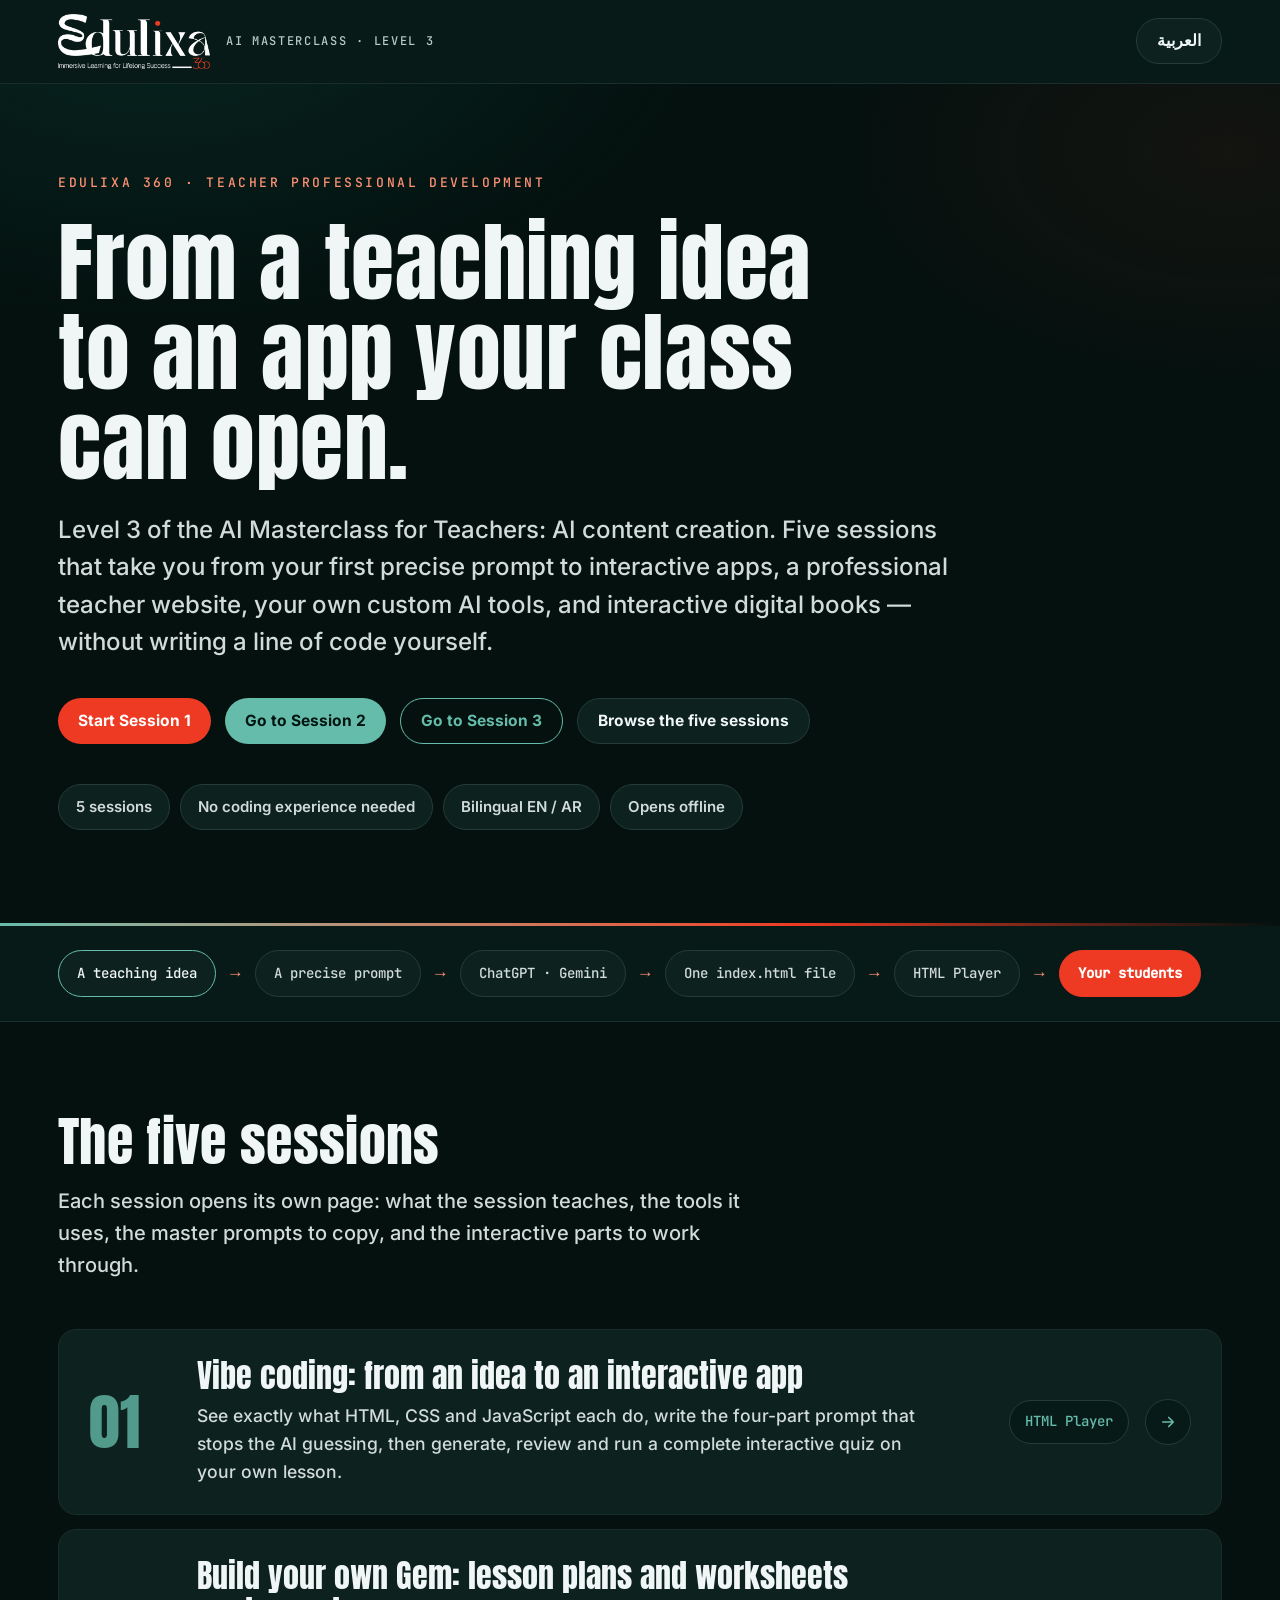
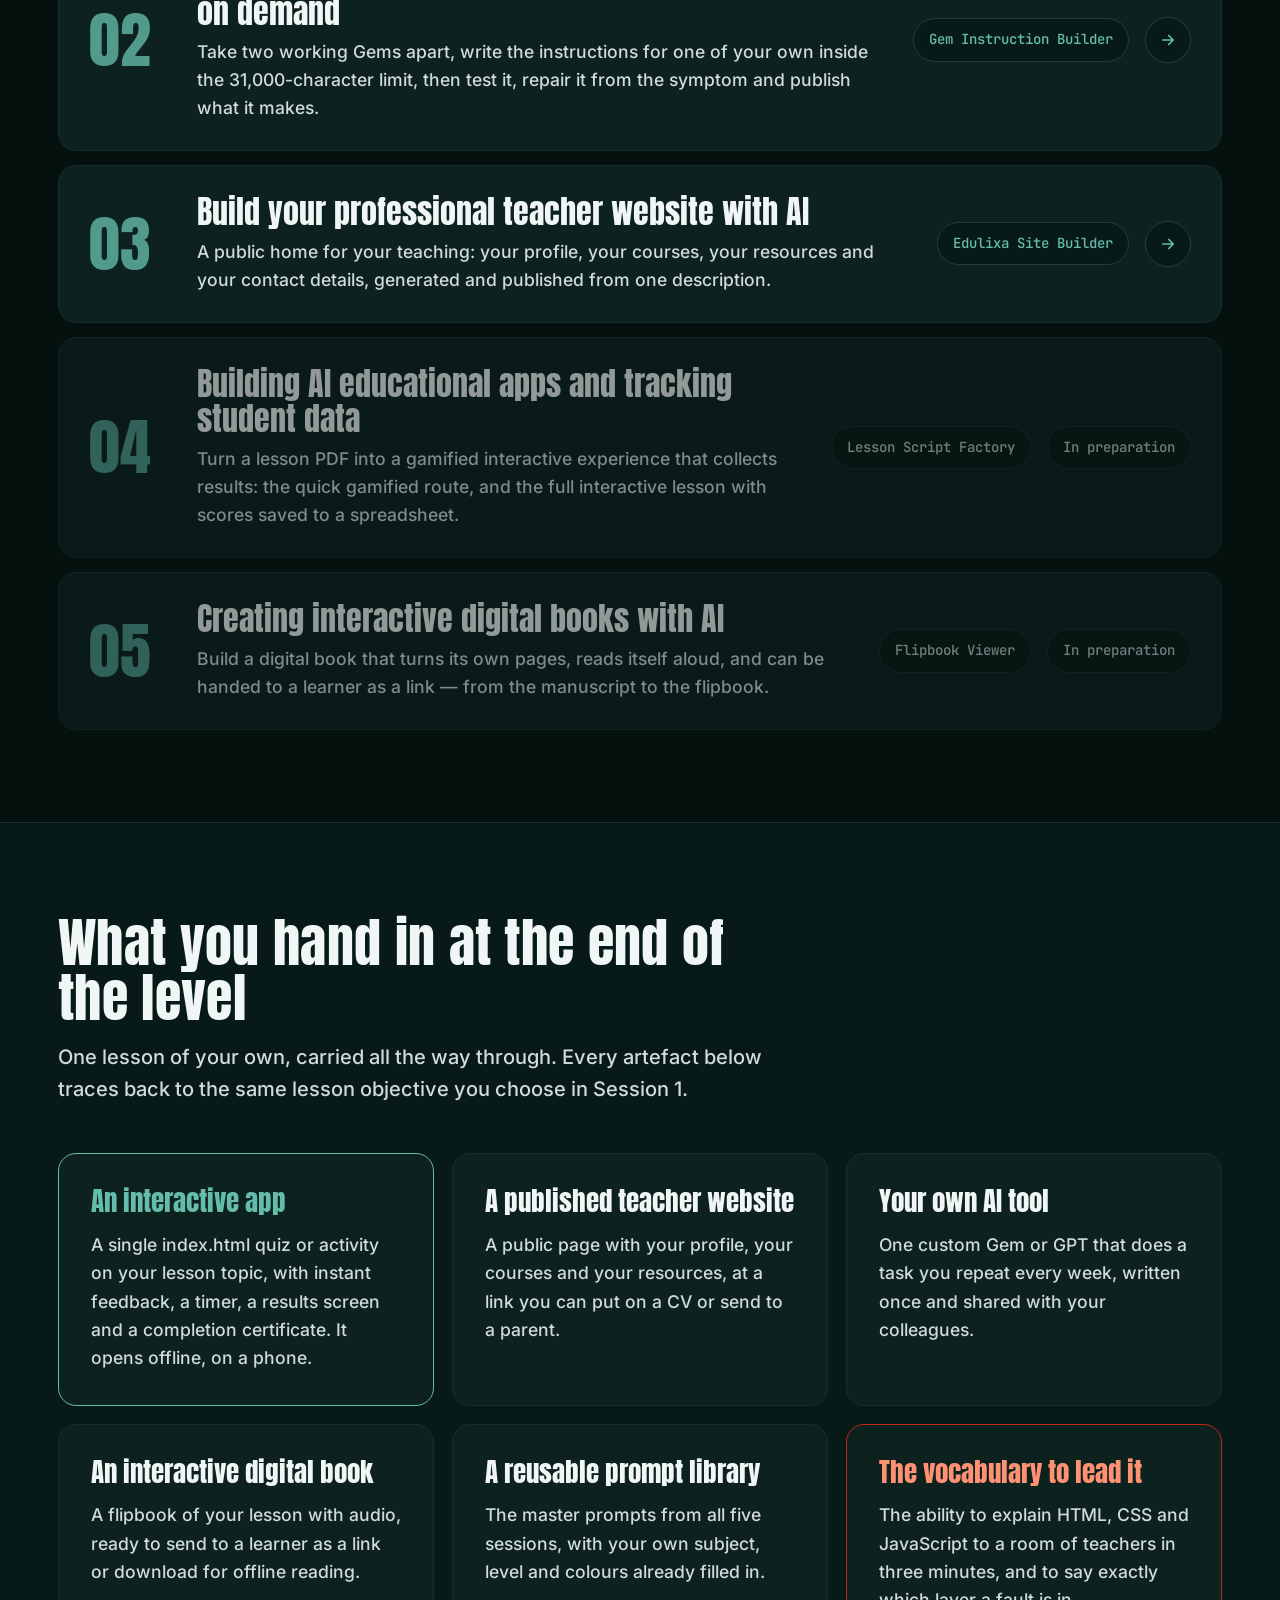
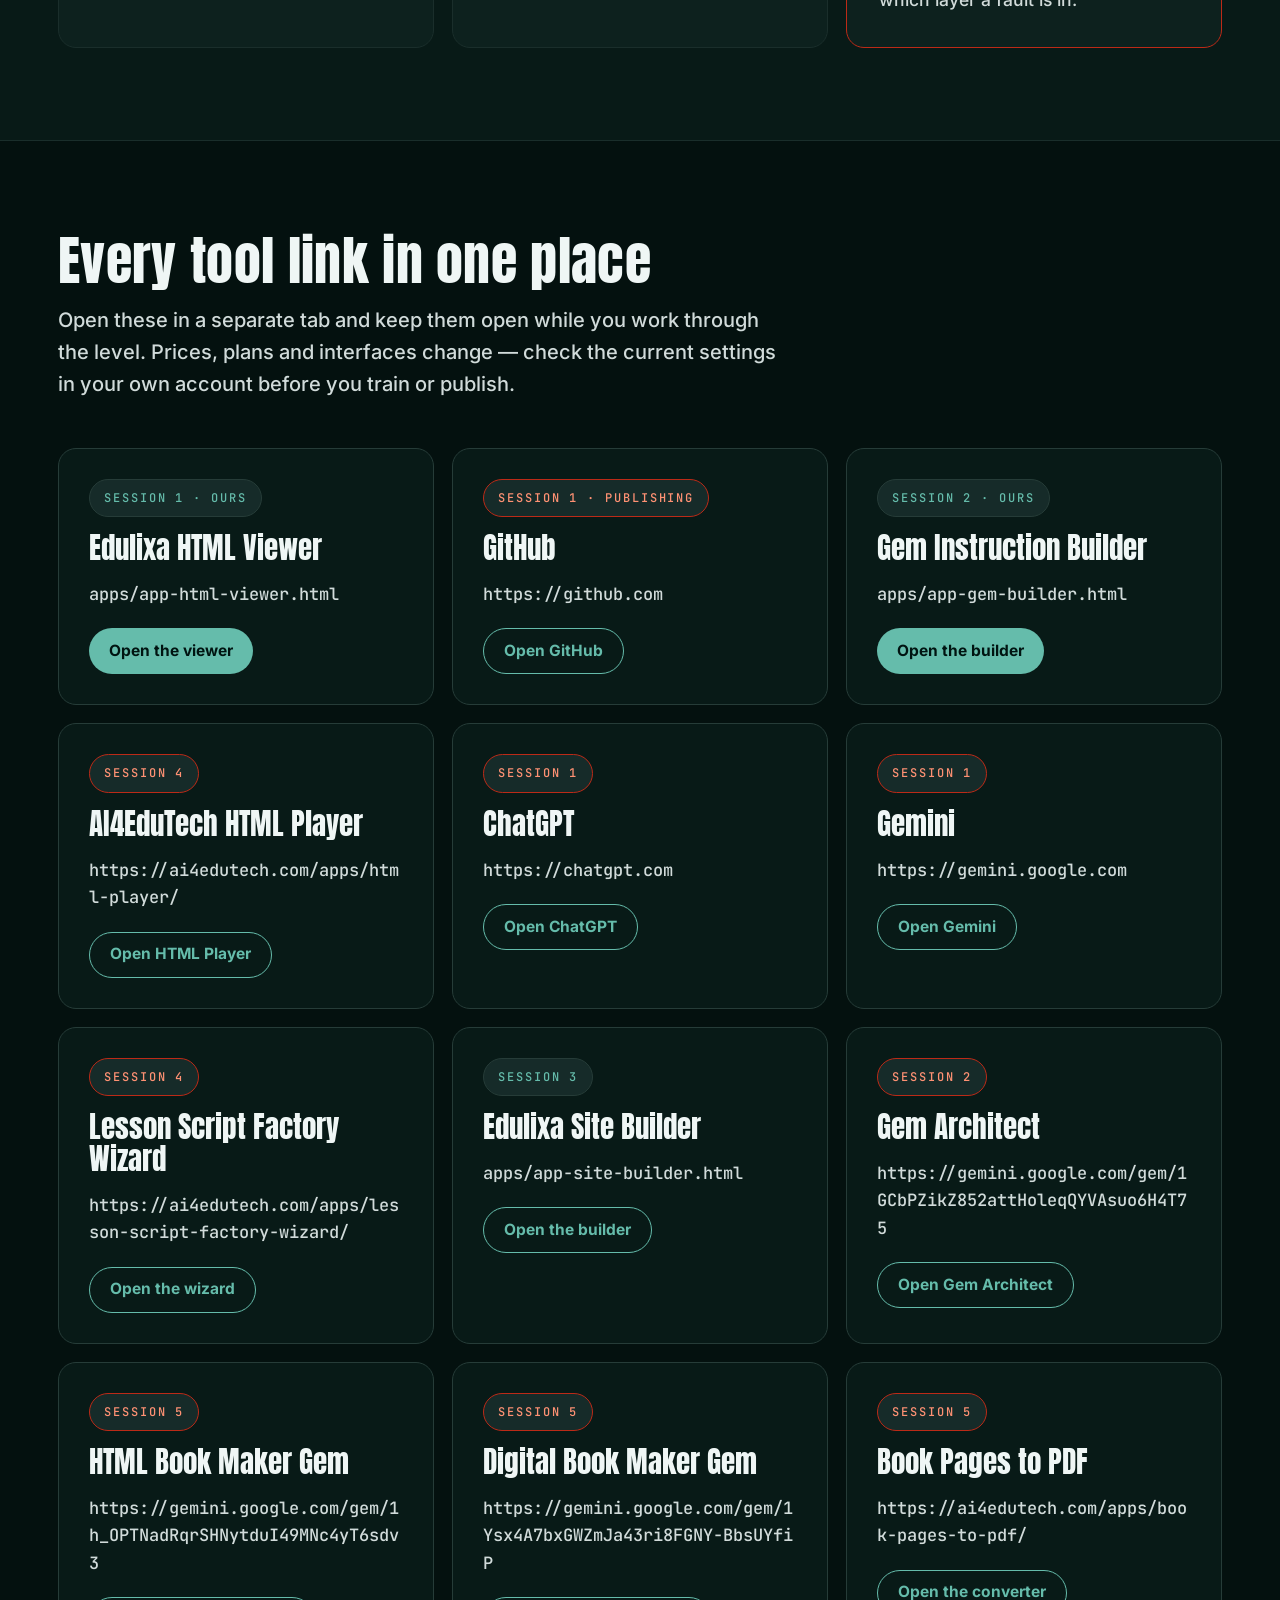
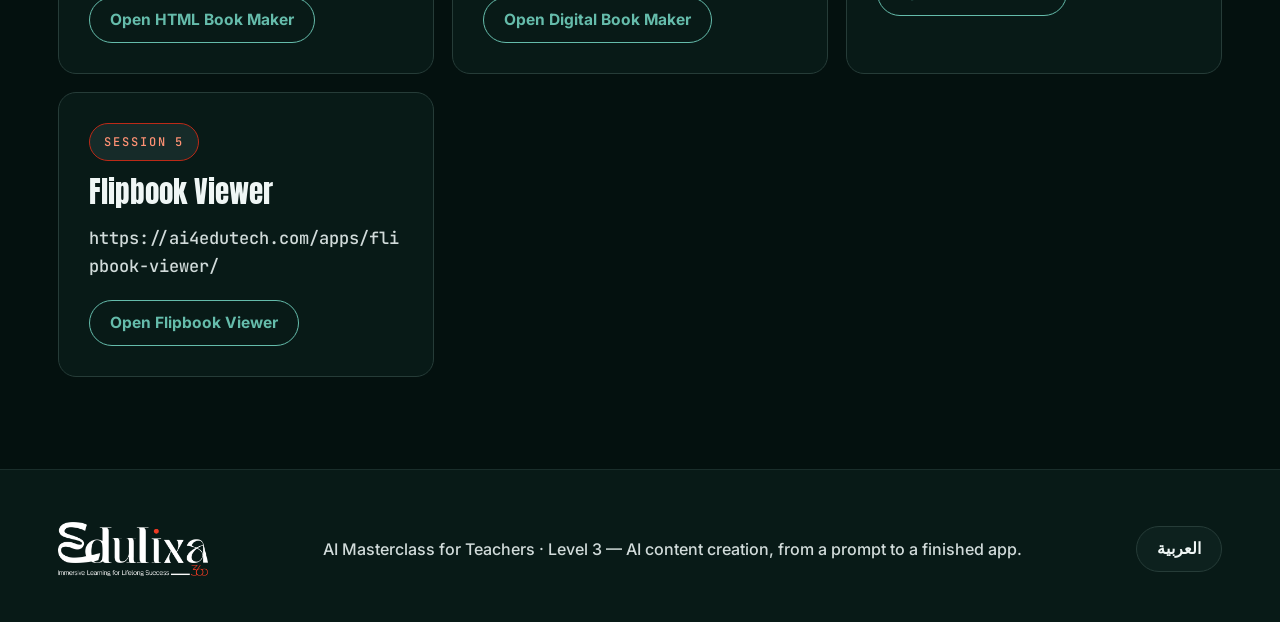
==== commit 549822e4: "Session 2: Build your own Gem A new session2.html plus apps/app-gem-builder.html and assets/gem-part" ====
--- a/index.html
+++ b/index.html
@@ -33,7 +33,8 @@
 
     <div class="hero-actions">
       <a class="btn btn-accent" href="session1.html" data-en="Start Session 1" data-ar="ابدأ المحاضرة 1">Start Session 1</a>
-      <a class="btn btn-primary" href="session3.html" data-en="Go to Session 3" data-ar="اذهب إلى المحاضرة 3">Go to Session 3</a>
+      <a class="btn btn-primary" href="session2.html" data-en="Go to Session 2" data-ar="اذهب إلى المحاضرة 2">Go to Session 2</a>
+      <a class="btn btn-outline" href="session3.html" data-en="Go to Session 3" data-ar="اذهب إلى المحاضرة 3">Go to Session 3</a>
       <a class="btn btn-ghost" href="#sessions" data-en="Browse the five sessions" data-ar="تصفَّح المحاضرات الخمس">Browse the five sessions</a>
     </div>
 
@@ -87,17 +88,17 @@
         </span>
       </a>
 
-      <div class="srow is-soon">
+      <a class="srow" href="session2.html">
         <span class="srow-n" aria-hidden="true">02</span>
         <span class="srow-main">
-          <h3 data-en="Building AI educational apps and tracking student data" data-ar="صناعة التطبيقات التعليمية بالذكاء الاصطناعي وتتبع بيانات الطلاب">Building AI educational apps and tracking student data</h3>
-          <p data-en="Turn a lesson PDF into a gamified interactive experience that collects results — the quick gamified route, and the full interactive lesson with scores saved to a spreadsheet." data-ar="حوّل ملف PDF لدرس إلى تجربة تفاعلية ملعّبة تجمع النتائج — المسار الملعّب السريع، والدرس التفاعلي الكامل مع حفظ الدرجات في جدول بيانات.">Turn a lesson PDF into a gamified interactive experience that collects results — the quick gamified route, and the full interactive lesson with scores saved to a spreadsheet.</p>
-        </span>
-        <span class="srow-side">
-          <span class="tool-chip is-soon">Lesson Script Factory</span>
-          <span class="tool-chip is-soon" data-en="In preparation" data-ar="قيد الإعداد">In preparation</span>
-        </span>
-      </div>
+          <h3 data-en="Build your own Gem: lesson plans and worksheets on demand" data-ar="ابنِ الـ Gem الخاص بك: خطط دروس وأوراق عمل عند الطلب">Build your own Gem: lesson plans and worksheets on demand</h3>
+          <p data-en="Take two working Gems apart, write the instructions for one of your own inside the 31,000-character limit, then test it, repair it from the symptom and publish what it makes." data-ar="فكّك اثنين من الـ Gems يعملان بالفعل، واكتب تعليمات واحد خاص بك داخل حدّ الـ 31,000 حرف، ثم اختبره وأصلحه انطلاقًا من العَرَض وانشر ما ينتجه.">Take two working Gems apart, write the instructions for one of your own inside the 31,000-character limit, then test it, repair it from the symptom and publish what it makes.</p>
+        </span>
+        <span class="srow-side">
+          <span class="tool-chip" data-en="Gem Instruction Builder" data-ar="أداة كتابة تعليمات الـ Gem">Gem Instruction Builder</span>
+          <span class="srow-go" aria-hidden="true"><svg width="18" height="18" viewBox="0 0 24 24" fill="none" stroke="currentColor" stroke-width="2.2" stroke-linecap="round" stroke-linejoin="round"><path d="M5 12h14M13 6l6 6-6 6"/></svg></span>
+        </span>
+      </a>
 
       <a class="srow" href="session3.html">
         <span class="srow-n" aria-hidden="true">03</span>
@@ -114,11 +115,11 @@
       <div class="srow is-soon">
         <span class="srow-n" aria-hidden="true">04</span>
         <span class="srow-main">
-          <h3 data-en="Building custom AI tools: Gems and GPTs" data-ar="بناء أدوات ذكاء اصطناعي مخصصة: Gems و GPTs">Building custom AI tools: Gems and GPTs</h3>
-          <p data-en="Stop rewriting the same instructions every week. Package your own marking assistant, lesson planner or feedback writer as a tool your whole department can use." data-ar="توقف عن إعادة كتابة التعليمات نفسها كل أسبوع. غلّف مساعد التصحيح أو مخطط الدروس أو كاتب التغذية الراجعة الخاص بك كأداة يستخدمها قسمك كله.">Stop rewriting the same instructions every week. Package your own marking assistant, lesson planner or feedback writer as a tool your whole department can use.</p>
-        </span>
-        <span class="srow-side">
-          <span class="tool-chip is-soon">Gem Architect</span>
+          <h3 data-en="Building AI educational apps and tracking student data" data-ar="صناعة التطبيقات التعليمية بالذكاء الاصطناعي وتتبع بيانات الطلاب">Building AI educational apps and tracking student data</h3>
+          <p data-en="Turn a lesson PDF into a gamified interactive experience that collects results: the quick gamified route, and the full interactive lesson with scores saved to a spreadsheet." data-ar="حوّل ملف PDF لدرس إلى تجربة تفاعلية ملعّبة تجمع النتائج: المسار الملعّب السريع، والدرس التفاعلي الكامل مع حفظ الدرجات في جدول بيانات.">Turn a lesson PDF into a gamified interactive experience that collects results: the quick gamified route, and the full interactive lesson with scores saved to a spreadsheet.</p>
+        </span>
+        <span class="srow-side">
+          <span class="tool-chip is-soon">Lesson Script Factory</span>
           <span class="tool-chip is-soon" data-en="In preparation" data-ar="قيد الإعداد">In preparation</span>
         </span>
       </div>
@@ -197,7 +198,13 @@
         <a class="btn btn-outline" href="https://github.com/" target="_blank" rel="noopener" data-en="Open GitHub" data-ar="افتح GitHub">Open GitHub</a>
       </div>
       <div class="app">
-        <span class="app-badge is-ext" data-en="Session 2" data-ar="المحاضرة 2">Session 2</span>
+        <span class="app-badge" data-en="Session 2 · ours" data-ar="المحاضرة 2 · من عندنا">Session 2 · ours</span>
+        <h3 data-en="Gem Instruction Builder" data-ar="أداة كتابة تعليمات الـ Gem">Gem Instruction Builder</h3>
+        <p class="app-url">apps/app-gem-builder.html</p>
+        <a class="btn btn-primary" href="session2.html#builder" data-en="Open the builder" data-ar="افتح الأداة">Open the builder</a>
+      </div>
+      <div class="app">
+        <span class="app-badge is-ext" data-en="Session 4" data-ar="المحاضرة 4">Session 4</span>
         <h3>AI4EduTech HTML Player</h3>
         <p class="app-url">https://ai4edutech.com/apps/html-player/</p>
         <a class="btn btn-outline" href="https://ai4edutech.com/apps/html-player/" target="_blank" rel="noopener" data-en="Open HTML Player" data-ar="افتح HTML Player">Open HTML Player</a>
@@ -215,7 +222,7 @@
         <a class="btn btn-outline" href="https://gemini.google.com" target="_blank" rel="noopener" data-en="Open Gemini" data-ar="افتح Gemini">Open Gemini</a>
       </div>
       <div class="app">
-        <span class="app-badge is-ext" data-en="Session 2" data-ar="المحاضرة 2">Session 2</span>
+        <span class="app-badge is-ext" data-en="Session 4" data-ar="المحاضرة 4">Session 4</span>
         <h3>Lesson Script Factory Wizard</h3>
         <p class="app-url">https://ai4edutech.com/apps/lesson-script-factory-wizard/</p>
         <a class="btn btn-outline" href="https://ai4edutech.com/apps/lesson-script-factory-wizard/" target="_blank" rel="noopener" data-en="Open the wizard" data-ar="افتح المعالج">Open the wizard</a>
@@ -227,7 +234,7 @@
         <a class="btn btn-outline" href="apps/app-site-builder.html" target="_blank" rel="noopener" data-en="Open the builder" data-ar="افتح أداة البناء">Open the builder</a>
       </div>
       <div class="app">
-        <span class="app-badge is-ext" data-en="Session 4" data-ar="المحاضرة 4">Session 4</span>
+        <span class="app-badge is-ext" data-en="Session 2" data-ar="المحاضرة 2">Session 2</span>
         <h3>Gem Architect</h3>
         <p class="app-url">https://gemini.google.com/gem/1GCbPZikZ852attHoleqQYVAsuo6H4T75</p>
         <a class="btn btn-outline" href="https://gemini.google.com/gem/1GCbPZikZ852attHoleqQYVAsuo6H4T75?usp=sharing" target="_blank" rel="noopener" data-en="Open Gem Architect" data-ar="افتح Gem Architect">Open Gem Architect</a>
--- a/assets/edulixa.css
+++ b/assets/edulixa.css
@@ -573,6 +573,8 @@
 .layer-tag.is-js{background:var(--lampf); color:oklch(0.250 0.040 95); border:1px solid var(--lampf)}
 .lab-caption p{margin:0; font-size:18px; line-height:1.66; color:var(--ink-2)}
 .lab-actions{display:flex; gap:12px; flex-wrap:wrap; margin-top:20px}
+/* .btn sets its own display, which would otherwise win over the hidden attribute */
+.lab-actions .btn[hidden]{display:none}
 
 /* ---------- Code panel ---------- */
 .codepane{margin:22px 0 0; border:1px solid var(--line); border-radius:var(--r-md);
@@ -705,6 +707,11 @@
 .checks li.is-done{border-color:var(--signal); background:var(--surface)}
 .checks li.is-done:before{background:var(--signal); border-color:var(--signal);
   box-shadow:inset 0 0 0 2px var(--bg-2)}
+/* A check that cannot yet be reached: it is not a failure, it is waiting on
+   something the teacher has to add first, so it is marked but not scored red. */
+.checks li.is-blocked{border-color:var(--accent-text); background:var(--surface)}
+.checks li.is-blocked:before{border-color:var(--accent-text); border-style:dashed}
+.checks li.is-blocked small{color:var(--accent-text)}
 .checks b{display:block; font-size:17px; font-weight:700; color:var(--ink); margin-bottom:3px}
 .checks small{display:block; font-size:15.5px; font-weight:500; color:var(--ink-2); line-height:1.55}
 .checks-count{font-family:var(--mono); font-size:12.5px; font-weight:500; letter-spacing:.16em;
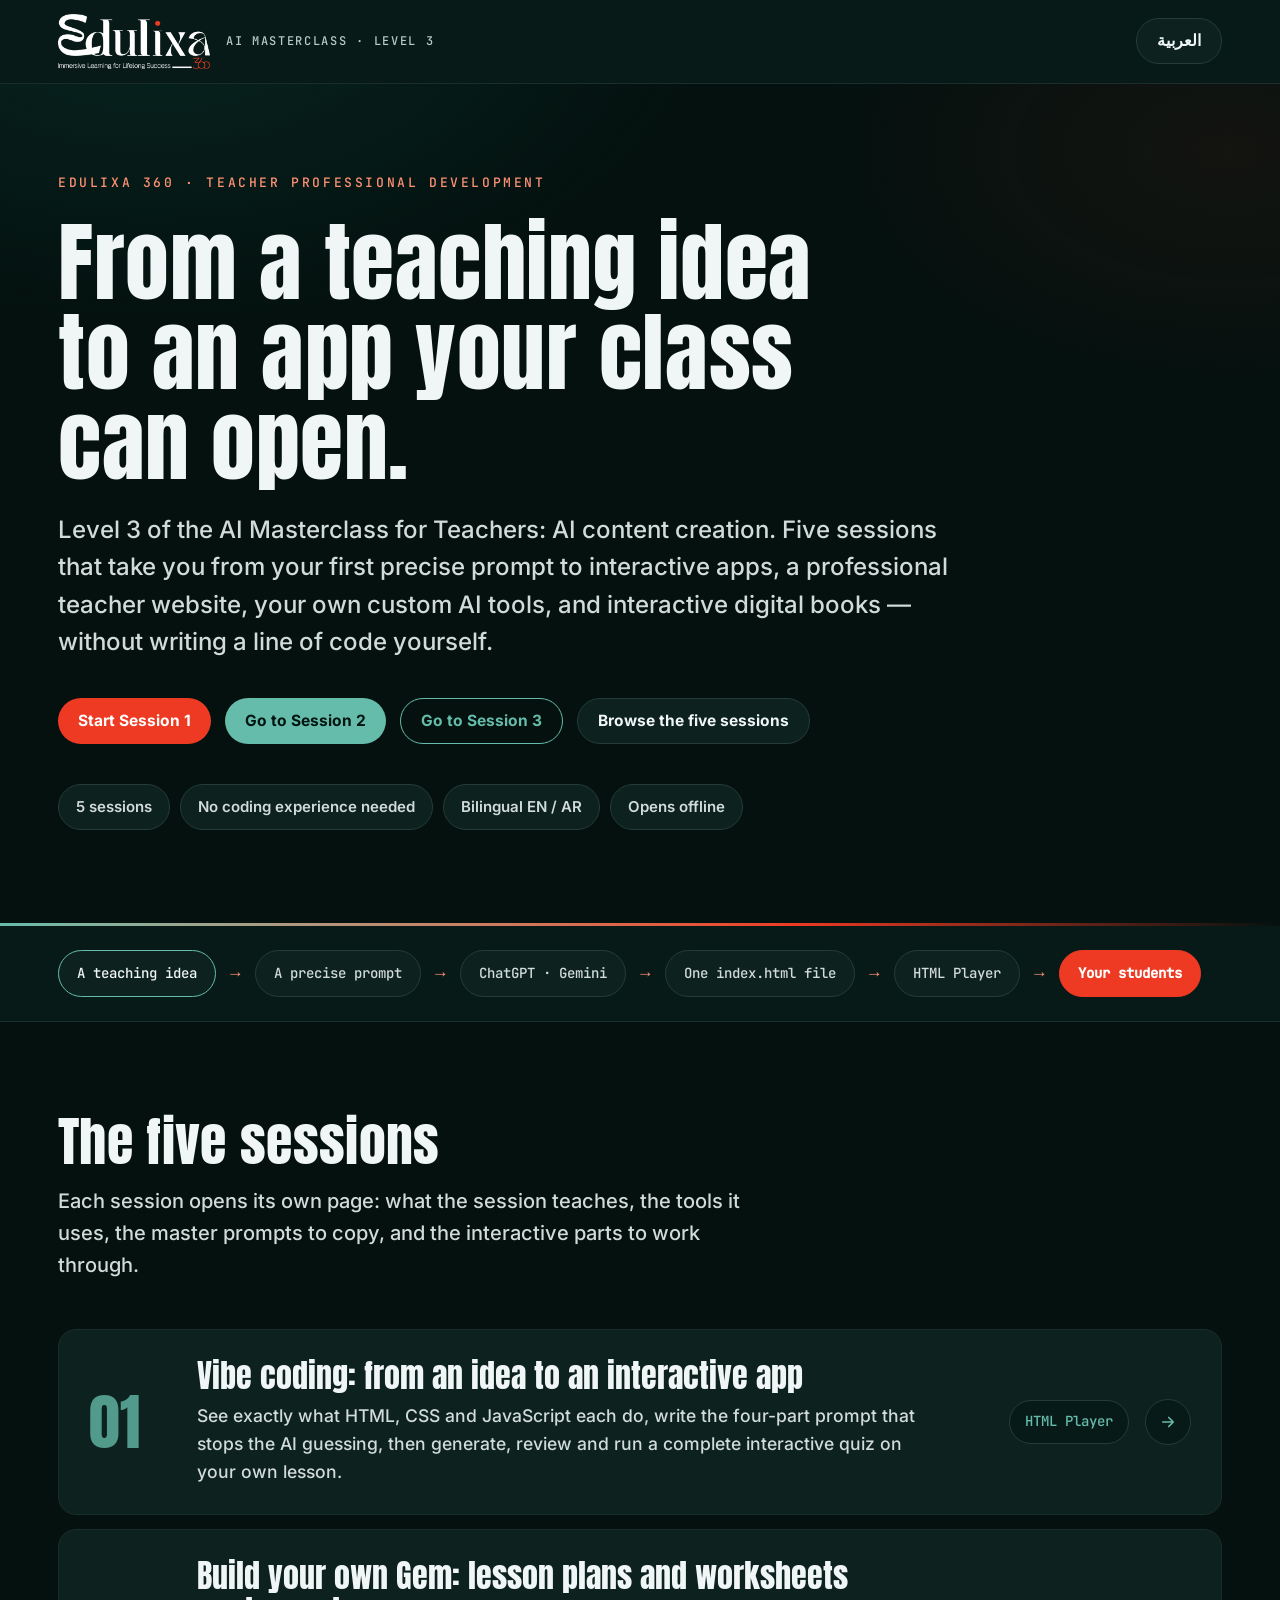
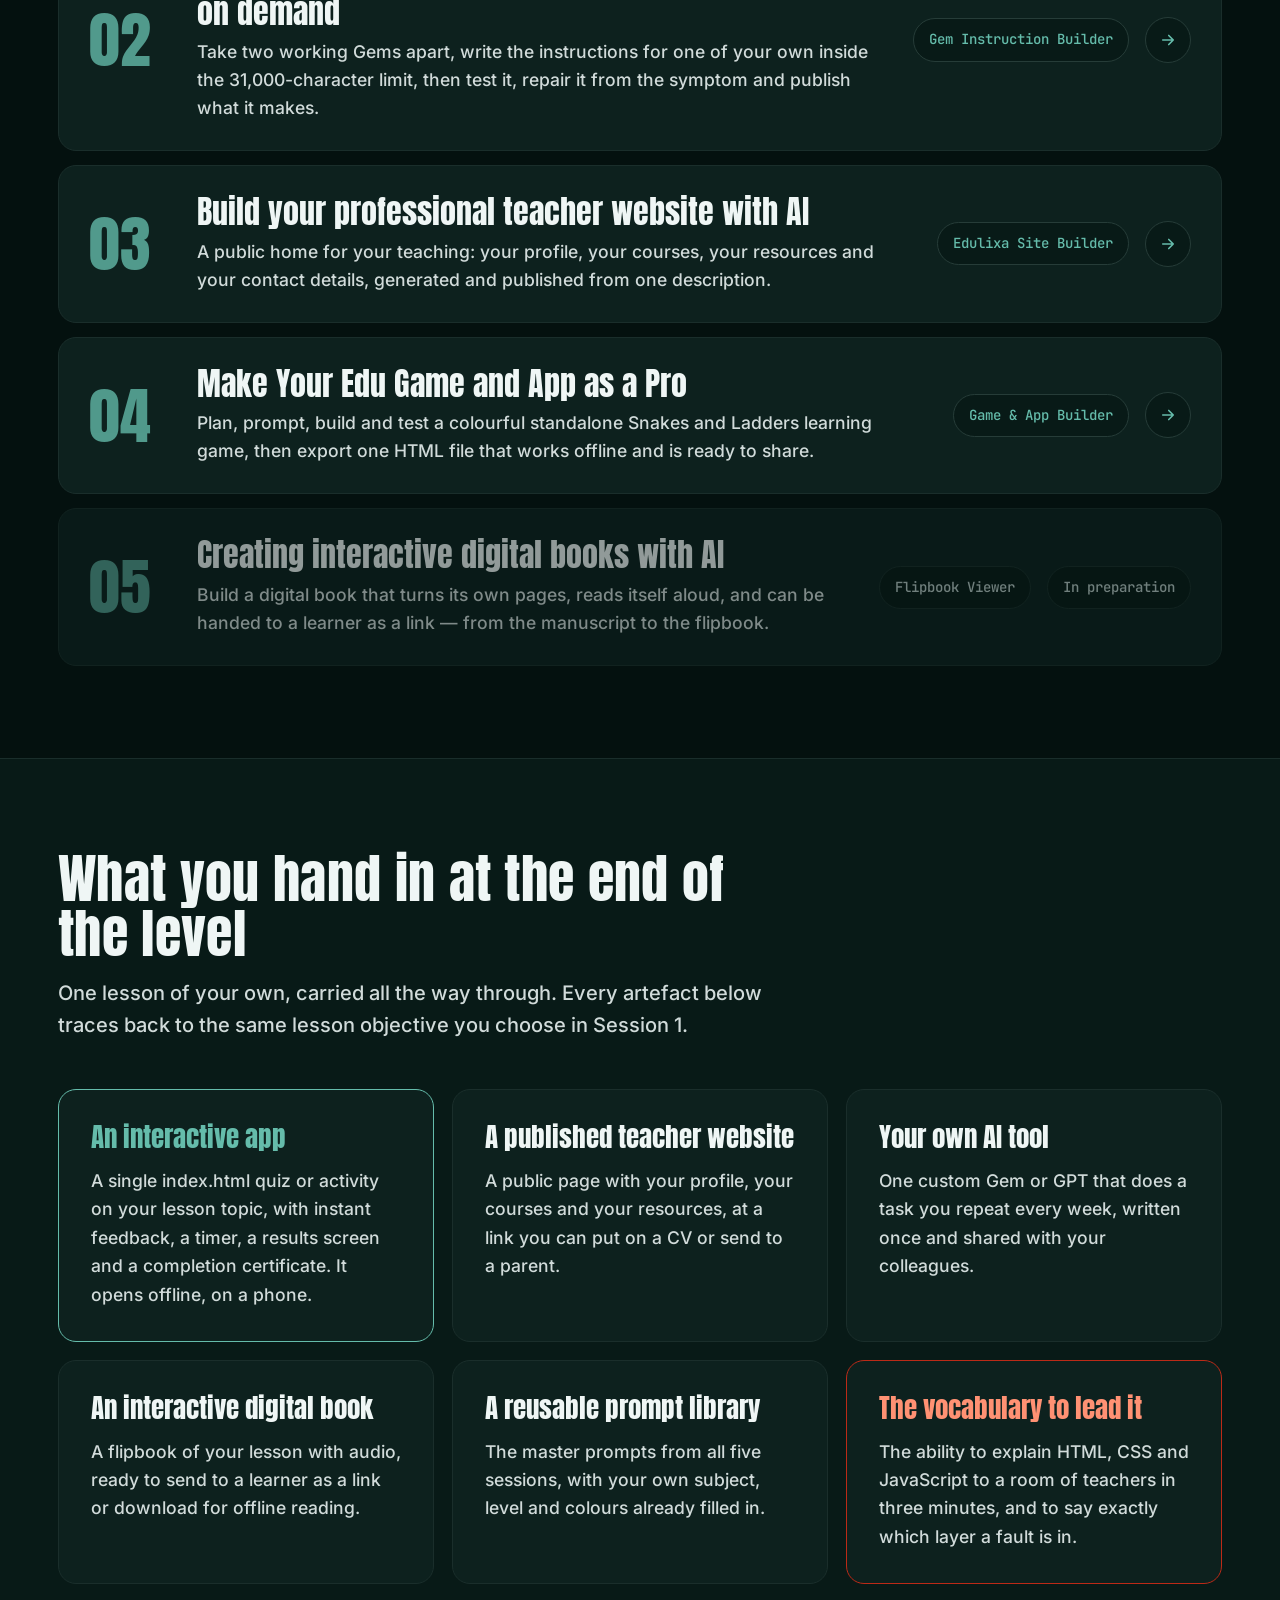
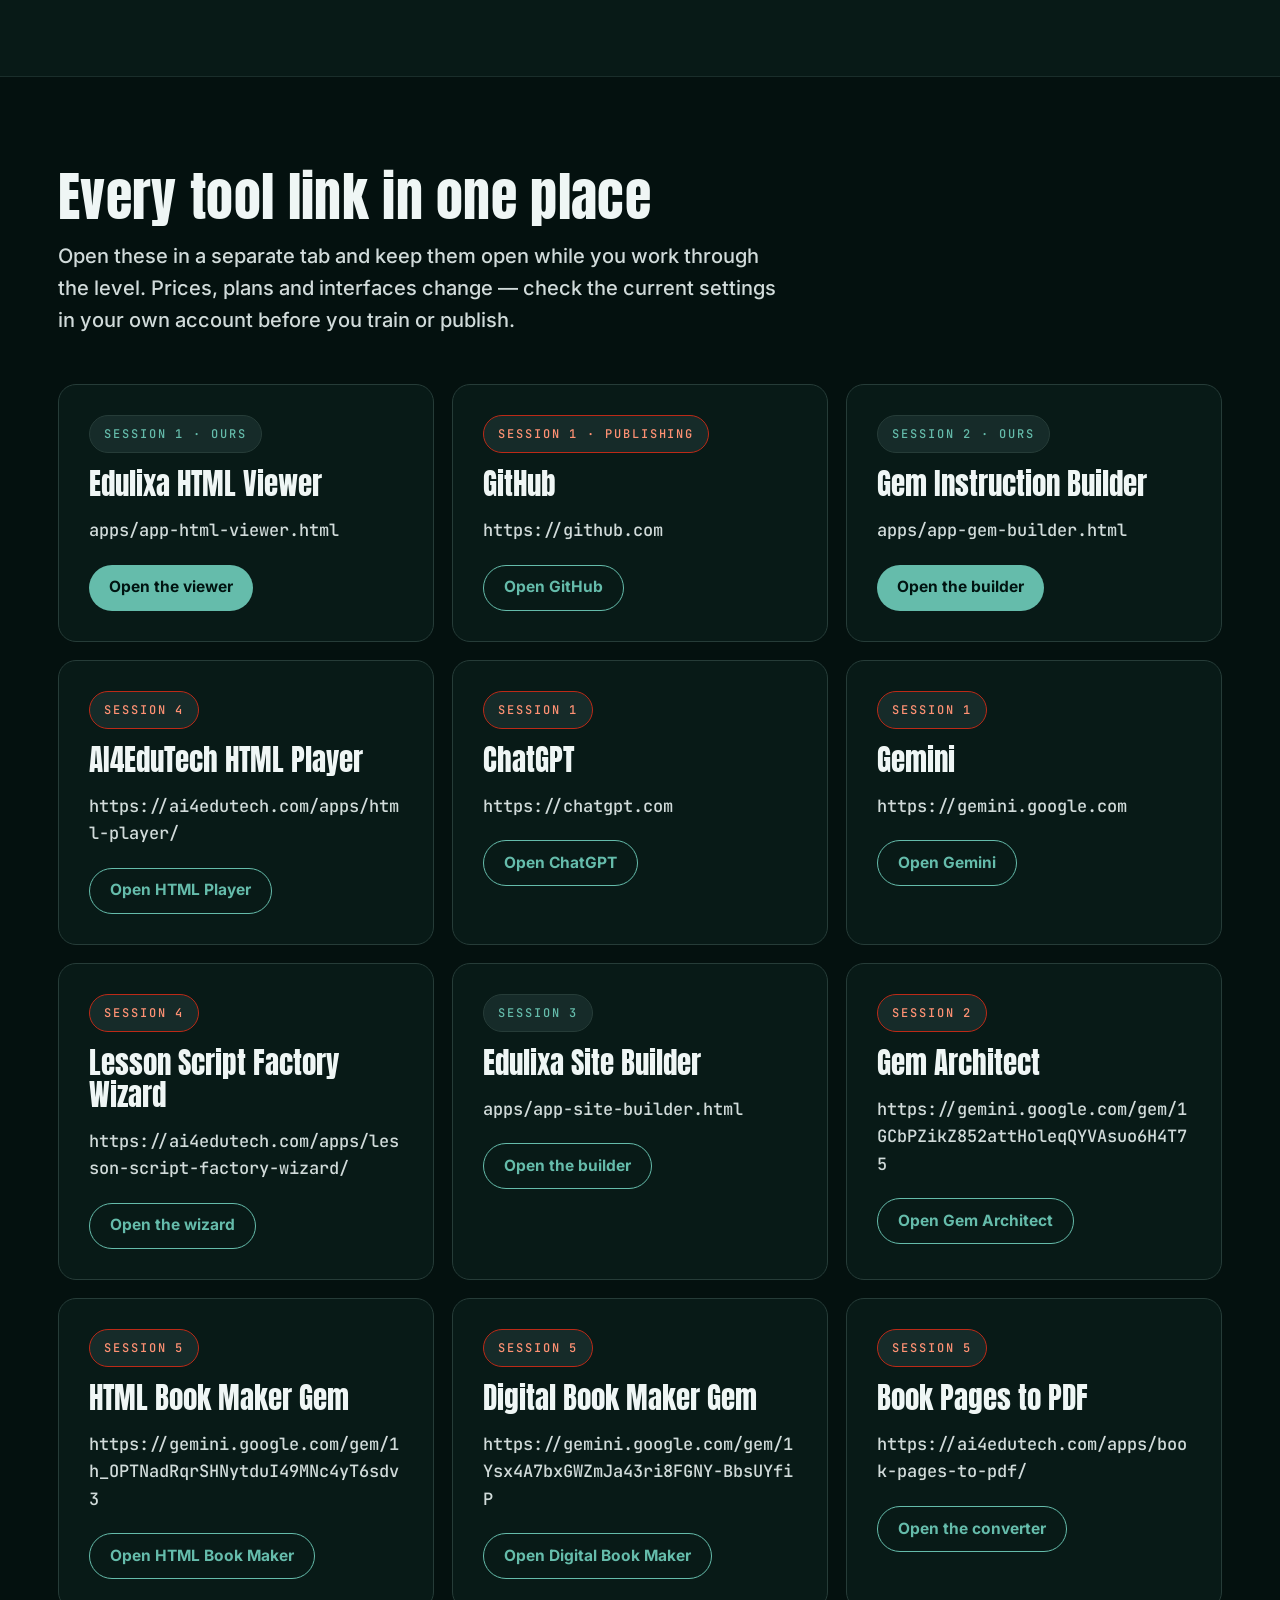
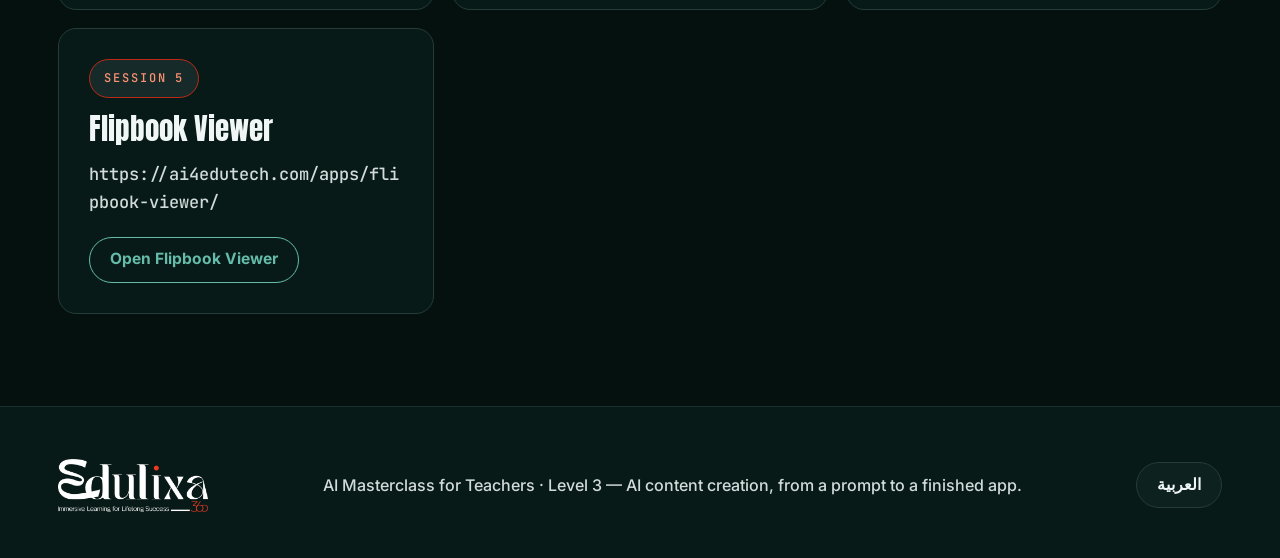
==== commit d4c92d6d: "Publish Session 4 educational game workshop" ====
--- a/index.html
+++ b/index.html
@@ -112,17 +112,17 @@
         </span>
       </a>
 
-      <div class="srow is-soon">
+      <a class="srow" href="session4.html">
         <span class="srow-n" aria-hidden="true">04</span>
         <span class="srow-main">
-          <h3 data-en="Building AI educational apps and tracking student data" data-ar="صناعة التطبيقات التعليمية بالذكاء الاصطناعي وتتبع بيانات الطلاب">Building AI educational apps and tracking student data</h3>
-          <p data-en="Turn a lesson PDF into a gamified interactive experience that collects results: the quick gamified route, and the full interactive lesson with scores saved to a spreadsheet." data-ar="حوّل ملف PDF لدرس إلى تجربة تفاعلية ملعّبة تجمع النتائج: المسار الملعّب السريع، والدرس التفاعلي الكامل مع حفظ الدرجات في جدول بيانات.">Turn a lesson PDF into a gamified interactive experience that collects results: the quick gamified route, and the full interactive lesson with scores saved to a spreadsheet.</p>
-        </span>
-        <span class="srow-side">
-          <span class="tool-chip is-soon">Lesson Script Factory</span>
-          <span class="tool-chip is-soon" data-en="In preparation" data-ar="قيد الإعداد">In preparation</span>
-        </span>
-      </div>
+          <h3 data-en="Make Your Edu Game and App as a Pro" data-ar="اصنع لعبتك وتطبيقك التعليمي باحتراف">Make Your Edu Game and App as a Pro</h3>
+          <p data-en="Plan, prompt, build and test a colourful standalone Snakes and Ladders learning game, then export one HTML file that works offline and is ready to share." data-ar="خطّط واكتب البرومبت وابنِ واختبر لعبة السلم والثعبان التعليمية الملونة، ثم صدّر ملف HTML واحدًا يعمل دون إنترنت ويصبح جاهزًا للمشاركة.">Plan, prompt, build and test a colourful standalone Snakes and Ladders learning game, then export one HTML file that works offline and is ready to share.</p>
+        </span>
+        <span class="srow-side">
+          <span class="tool-chip" data-en="Game & App Builder" data-ar="أداة بناء الألعاب والتطبيقات">Game & App Builder</span>
+          <span class="srow-go" aria-hidden="true"><svg width="18" height="18" viewBox="0 0 24 24" fill="none" stroke="currentColor" stroke-width="2.2" stroke-linecap="round" stroke-linejoin="round"><path d="M5 12h14M13 6l6 6-6 6"/></svg></span>
+        </span>
+      </a>
 
       <div class="srow is-soon">
         <span class="srow-n" aria-hidden="true">05</span>
